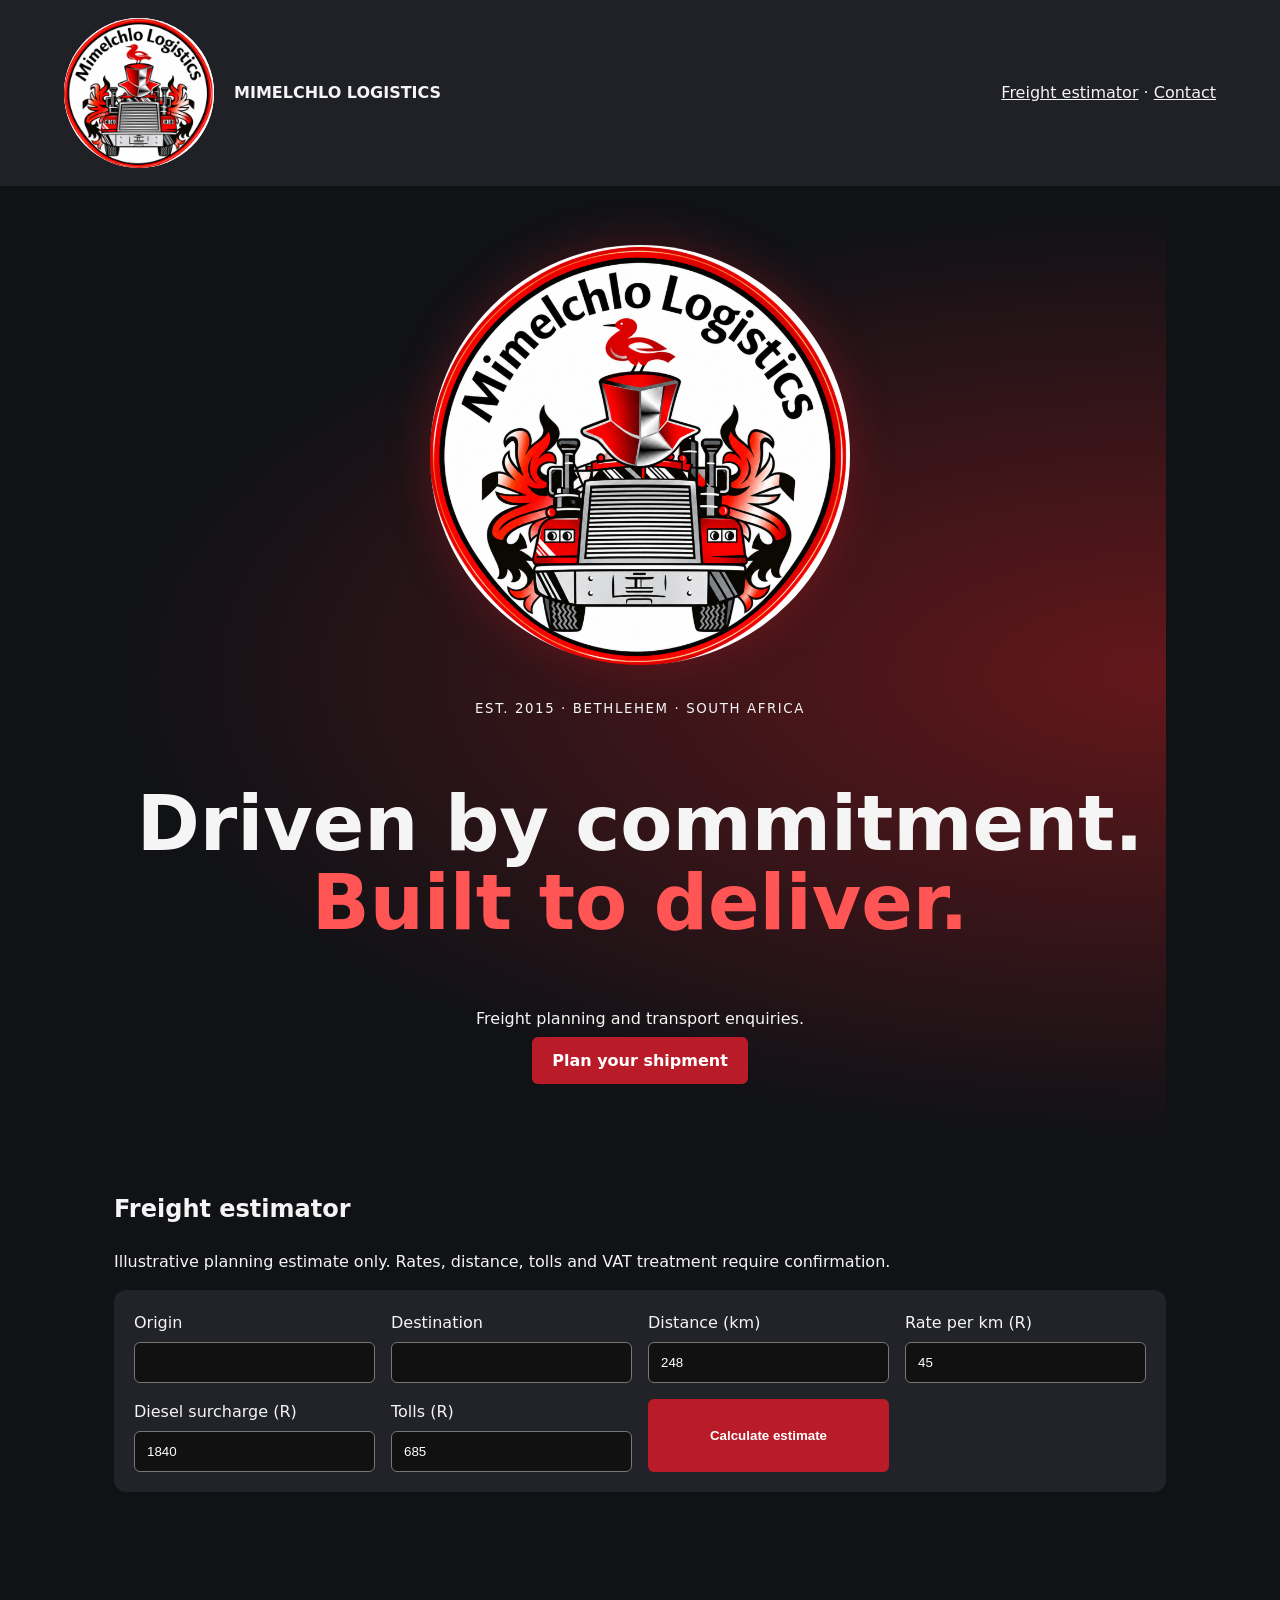
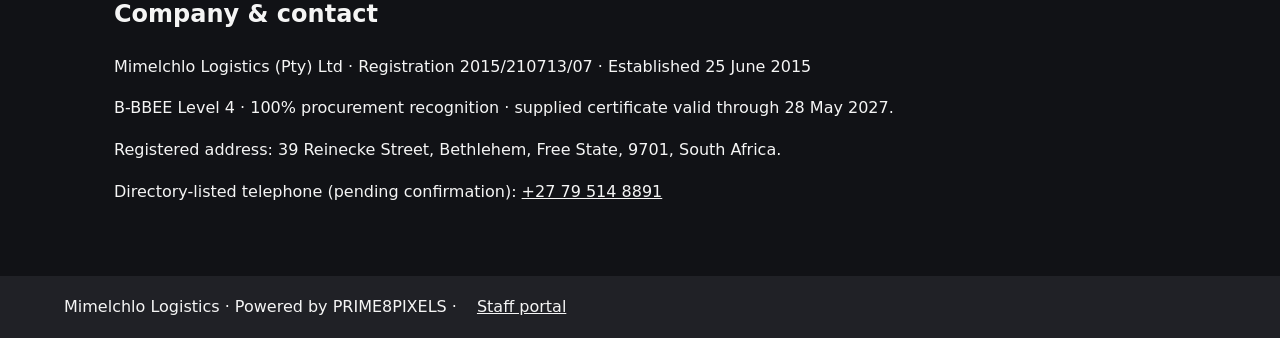
==== public/index.html @ f7695286 "Enhance prominent corporate branding" ====
<!doctype html><html lang="en"><head><meta charset="utf-8"><meta name="viewport" content="width=device-width,initial-scale=1"><title>Mimelchlo Logistics | Bethlehem</title><meta name="description" content="Mimelchlo Logistics, established in 2015 in Bethlehem, Free State. Freight planning and transport enquiries."><link rel="icon" href="logo.png"><link rel="stylesheet" href="style.css"></head><body><header><img src="logo.png" alt="Mimelchlo Logistics logo"><strong>MIMELCHLO LOGISTICS</strong><nav><a href="#quote">Freight estimator</a> · <a href="#contact">Contact</a></nav></header><main><section class="hero"><img class="hero-logo" src="logo.png" alt="Mimelchlo Logistics official logo"><small>EST. 2015 · BETHLEHEM · SOUTH AFRICA</small><h1>Driven by commitment.<br><em>Built to deliver.</em></h1><p>Freight planning and transport enquiries.</p><a class="button" href="#quote">Plan your shipment</a></section><section id="quote"><h2>Freight estimator</h2><p>Illustrative planning estimate only. Rates, distance, tolls and VAT treatment require confirmation.</p><form id="q"><label>Origin<input name="origin" required></label><label>Destination<input name="destination" required></label><label>Distance (km)<input name="km" type="number" min="1" max="100000" step=".01" value="248" required></label><label>Rate per km (R)<input name="rate" type="number" min="0" max="100000" step=".01" value="45" required></label><label>Diesel surcharge (R)<input name="diesel" type="number" min="0" max="10000000" step=".01" value="1840" required></label><label>Tolls (R)<input name="tolls" type="number" min="0" max="10000000" step=".01" value="685" required></label><button>Calculate estimate</button></form><output id="result" aria-live="polite"></output></section><section id="contact"><h2>Company & contact</h2><p>Mimelchlo Logistics (Pty) Ltd · Registration 2015/210713/07 · Established 25 June 2015</p><p>B-BBEE Level 4 · 100% procurement recognition · supplied certificate valid through 28 May 2027.</p><p>Registered address: 39 Reinecke Street, Bethlehem, Free State, 9701, South Africa.</p><p>Directory-listed telephone (pending confirmation): <a href="tel:+27795148891">+27 79 514 8891</a></p></section></main><footer>Mimelchlo Logistics · Powered by PRIME8PIXELS · <a href="https://mimelchlo-nexus.hatchable.site/operations.html">Staff portal</a></footer><script src="quote.js"></script></body></html>
---- public/style.css ----
*{box-sizing:border-box}body{margin:0;background:#111216;color:#f5f5f5;font:16px system-ui;line-height:1.6}header,footer{display:flex;align-items:center;gap:20px;flex-wrap:wrap;padding:18px 5%;background:#202126}header img{width:80px;height:80px;object-fit:contain;border-radius:50%}nav{margin-left:auto}a{color:inherit}main{max-width:1100px;margin:auto;padding:24px}section{padding:32px 0}.hero{padding:65px 0;background:radial-gradient(ellipse at right,#64171b,transparent 70%)}h1{font-size:clamp(38px,7vw,76px);line-height:1.05}em{color:#ff5555;font-style:normal}form{display:grid;grid-template-columns:repeat(auto-fit,minmax(220px,1fr));gap:16px;padding:20px;background:#222329;border-radius:12px}label{display:grid;gap:6px}input{width:100%;padding:12px;background:#111;color:white;border:1px solid #777;border-radius:6px}button,.button{background:#b91c28;color:white;padding:14px 20px;border:0;border-radius:6px;font-weight:bold;text-decoration:none;cursor:pointer}output{display:block;white-space:pre-wrap;margin-top:20px}small{letter-spacing:.12em}

/* Prominent brand upgrade */
header img {
    width: 150px;
    height: 150px;
    background: white;
}
.hero {
    text-align: center;
    padding: 35px 0 65px;
}
.hero-logo {
    display: block;
    width: min(420px, 90%);
    height: auto;
    margin: 0 auto 30px;
    background: white;
    border-radius: 50%;
    box-shadow: 0 0 45px #b91c2855;
}
@media(max-width:600px) {
    header {
        justify-content: center;
        text-align: center;
    }
    header img {
        width: 120px;
        height: 120px;
    }
    header strong, header nav {
        width: 100%;
        margin: 0;
    }
    .hero-logo {
        width: min(320px, 90%);
    }
}
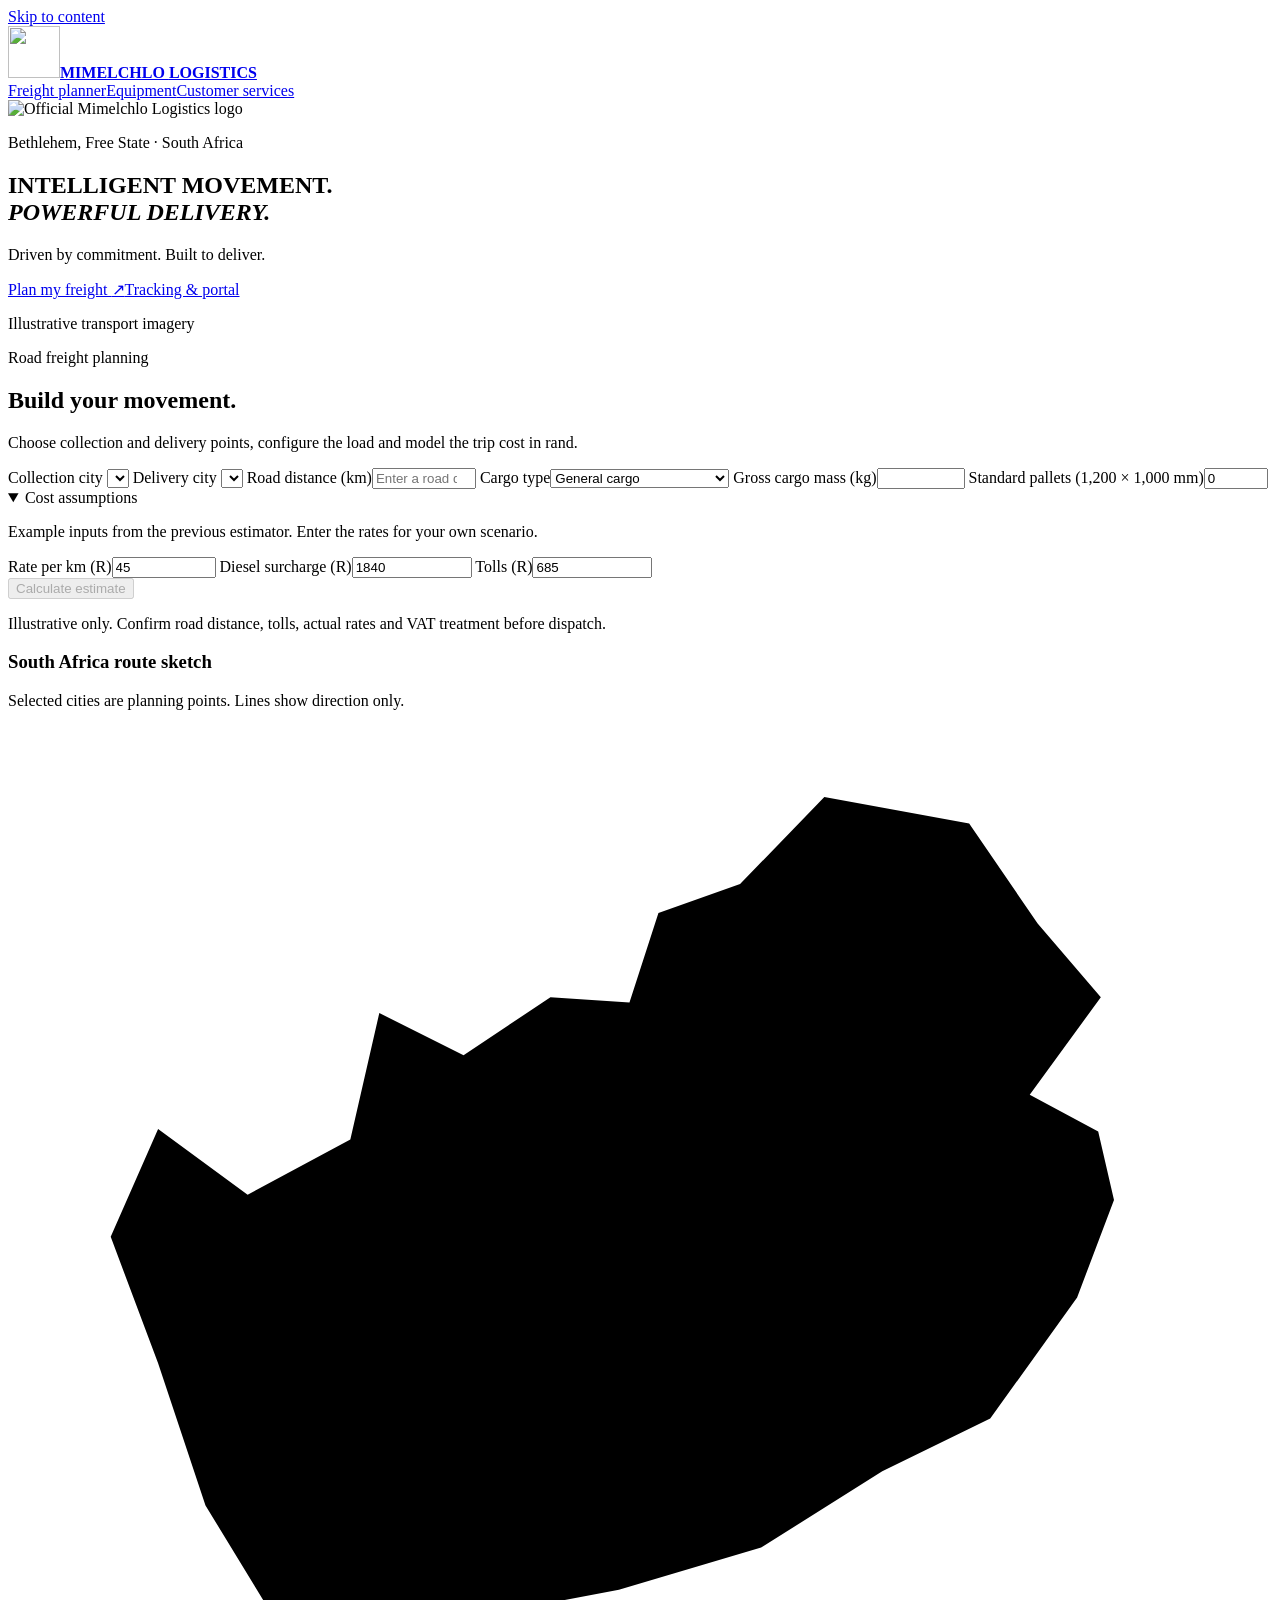
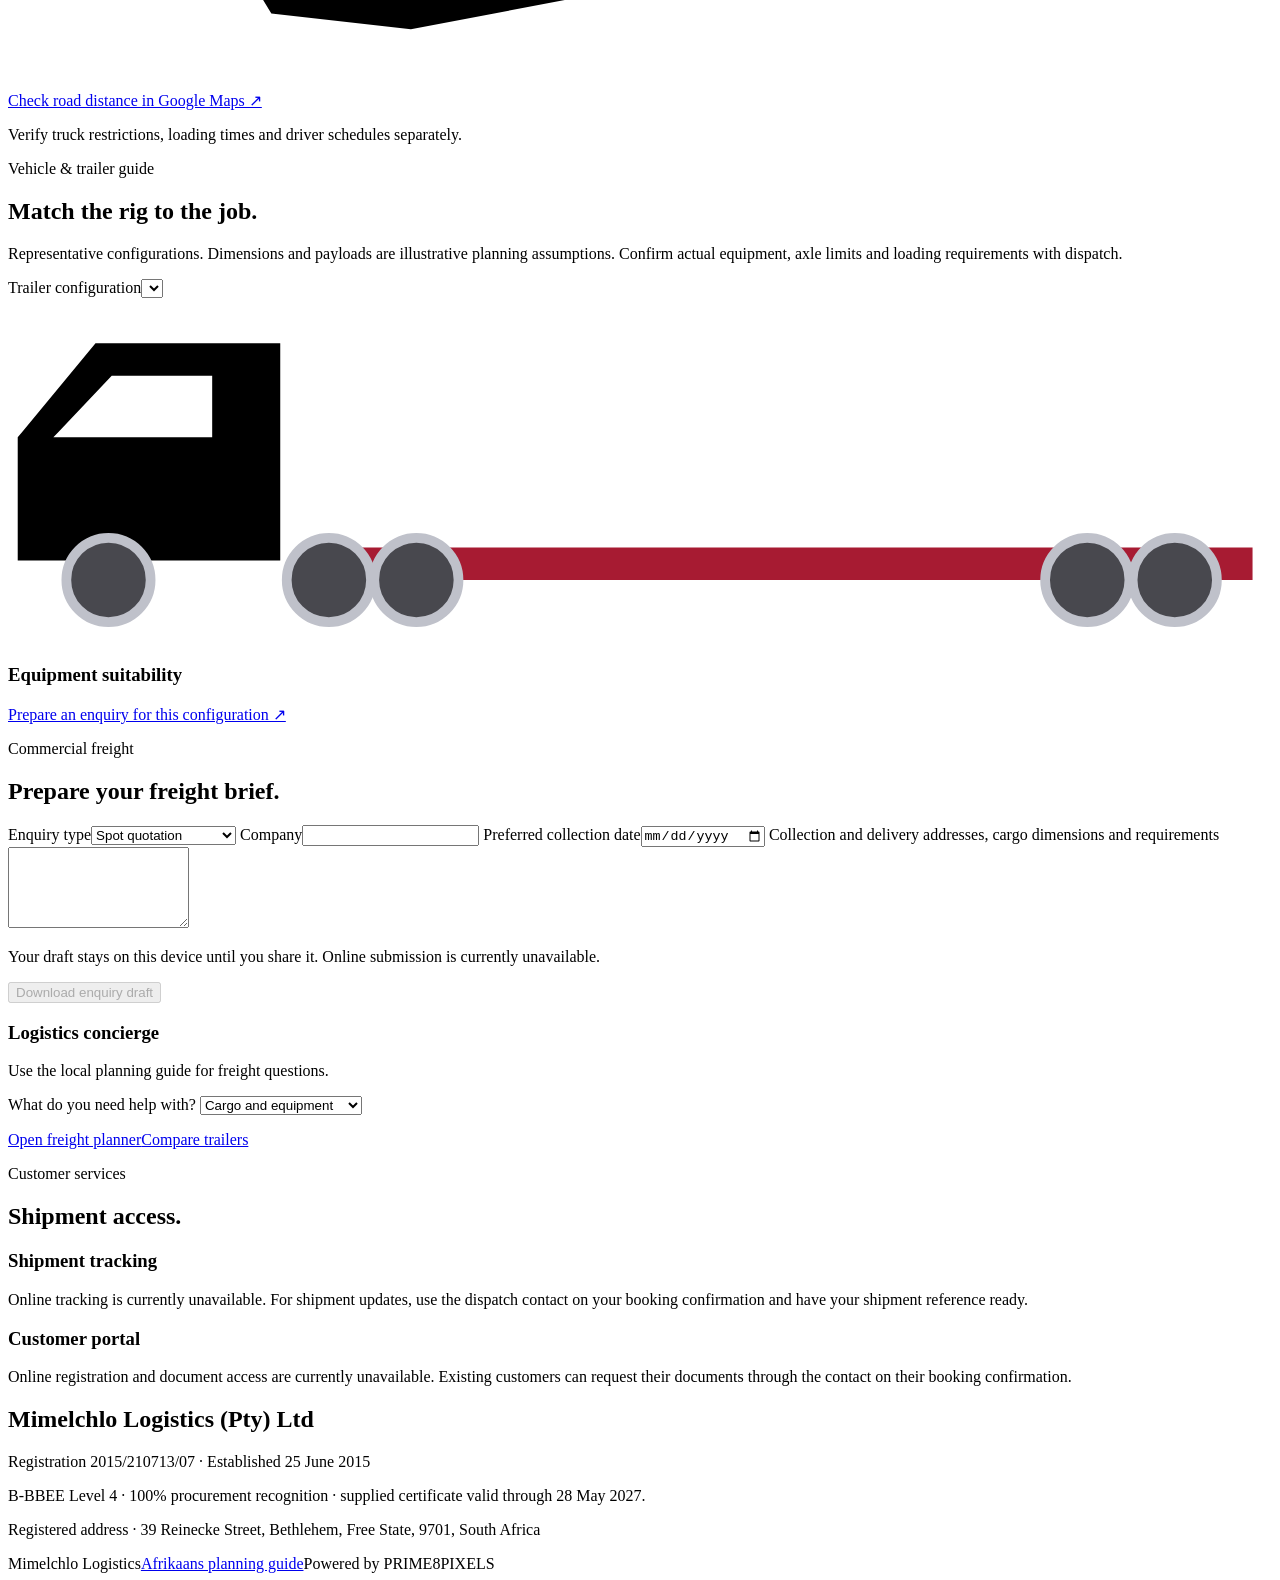
==== commit 84c914cb: "Build premium freight planning and customer experience" ====
--- a/public/index.html
+++ b/public/index.html
@@ -1 +1,152 @@
-<!doctype html><html lang="en"><head><meta charset="utf-8"><meta name="viewport" content="width=device-width,initial-scale=1"><title>Mimelchlo Logistics | Bethlehem</title><meta name="description" content="Mimelchlo Logistics, established in 2015 in Bethlehem, Free State. Freight planning and transport enquiries."><link rel="icon" href="logo.png"><link rel="stylesheet" href="style.css"></head><body><header><img src="logo.png" alt="Mimelchlo Logistics logo"><strong>MIMELCHLO LOGISTICS</strong><nav><a href="#quote">Freight estimator</a> · <a href="#contact">Contact</a></nav></header><main><section class="hero"><img class="hero-logo" src="logo.png" alt="Mimelchlo Logistics official logo"><small>EST. 2015 · BETHLEHEM · SOUTH AFRICA</small><h1>Driven by commitment.<br><em>Built to deliver.</em></h1><p>Freight planning and transport enquiries.</p><a class="button" href="#quote">Plan your shipment</a></section><section id="quote"><h2>Freight estimator</h2><p>Illustrative planning estimate only. Rates, distance, tolls and VAT treatment require confirmation.</p><form id="q"><label>Origin<input name="origin" required></label><label>Destination<input name="destination" required></label><label>Distance (km)<input name="km" type="number" min="1" max="100000" step=".01" value="248" required></label><label>Rate per km (R)<input name="rate" type="number" min="0" max="100000" step=".01" value="45" required></label><label>Diesel surcharge (R)<input name="diesel" type="number" min="0" max="10000000" step=".01" value="1840" required></label><label>Tolls (R)<input name="tolls" type="number" min="0" max="10000000" step=".01" value="685" required></label><button>Calculate estimate</button></form><output id="result" aria-live="polite"></output></section><section id="contact"><h2>Company & contact</h2><p>Mimelchlo Logistics (Pty) Ltd · Registration 2015/210713/07 · Established 25 June 2015</p><p>B-BBEE Level 4 · 100% procurement recognition · supplied certificate valid through 28 May 2027.</p><p>Registered address: 39 Reinecke Street, Bethlehem, Free State, 9701, South Africa.</p><p>Directory-listed telephone (pending confirmation): <a href="tel:+27795148891">+27 79 514 8891</a></p></section></main><footer>Mimelchlo Logistics · Powered by PRIME8PIXELS · <a href="https://mimelchlo-nexus.hatchable.site/operations.html">Staff portal</a></footer><script src="quote.js"></script></body></html>
+<!doctype html>
+<html lang="en-ZA">
+<head>
+<meta charset="utf-8">
+<meta name="viewport" content="width=device-width,initial-scale=1">
+<title>Mimelchlo Logistics | South African Freight Planning</title>
+<meta name="description" content="Plan road freight with Mimelchlo Logistics in Bethlehem, Free State. Compare trailer types, estimate transport costs and prepare a freight enquiry.">
+<link rel="canonical" href="https://mimelchlo-logistics.pages.dev/">
+<meta property="og:type" content="website">
+<meta property="og:title" content="Mimelchlo Logistics | Intelligent movement. Powerful delivery.">
+<meta property="og:description" content="Plan your next South African road freight movement.">
+<meta property="og:url" content="https://mimelchlo-logistics.pages.dev/">
+<meta property="og:image" content="https://mimelchlo-logistics.pages.dev/freight.webp">
+<meta name="theme-color" content="#121214">
+<link rel="icon" href="/brand.webp">
+<link rel="manifest" href="/manifest.webmanifest">
+<link rel="stylesheet" href="/style.css">
+<script src="/quote.js" defer></script>
+<script src="/experience.js" defer></script>
+</head>
+<body>
+<a class="skip" href="#main">Skip to content</a>
+<header class="top">
+  <a class="brand" href="/" aria-label="Mimelchlo Logistics home"><img src="/brand.webp" width="52" height="52" alt=""><strong>MIMELCHLO <span>LOGISTICS</span></strong></a>
+  <nav aria-label="Main navigation"><a href="#quote">Freight planner</a><a href="#equipment">Equipment</a><a href="#customer">Customer services</a></nav>
+  <button class="secondary" type="button" id="bandwidth" hidden aria-pressed="false">Low data</button>
+</header>
+<main id="main">
+  <section class="hero" aria-labelledby="headline">
+    <div class="hero-inner">
+      <img class="hero-logo" src="/brand.webp" width="104" height="104" alt="Official Mimelchlo Logistics logo">
+      <p class="eyebrow">Bethlehem, Free State · South Africa</p>
+      <h1 id="headline">INTELLIGENT MOVEMENT.<br><em>POWERFUL DELIVERY.</em></h1>
+      <p class="tagline">Driven by commitment. Built to deliver.</p>
+      <div class="actions"><a class="button" href="#quote">Plan my freight <span aria-hidden="true">↗</span></a><a class="button secondary" href="#customer">Tracking &amp; portal</a></div>
+    </div>
+    <p class="credit">Illustrative transport imagery</p>
+  </section>
+
+  <section class="section" id="quote">
+    <p class="eyebrow">Road freight planning</p>
+    <h2>Build your movement.</h2>
+    <p>Choose collection and delivery points, configure the load and model the trip cost in rand.</p>
+    <noscript><p>Enable JavaScript for route selection, load planning and calculations.</p></noscript>
+    <div class="split">
+      <form id="q" method="post" class="panel" aria-label="Freight estimate">
+        <div class="fields">
+          <label>Collection city <select name="origin" required></select></label>
+          <label>Delivery city <select name="destination" required></select></label>
+          <label>Road distance (km)<input name="km" type="number" min="1" max="100000" step=".01" required placeholder="Enter a road distance"></label>
+          <label>Cargo type<select name="cargo"><option value="general">General cargo</option><option value="temperature">Temperature-controlled</option><option value="open">Oversized or crane loaded</option><option value="container">ISO container</option><option value="bulk">Loose dry bulk</option><option value="special">Hazardous or specialist</option></select></label>
+          <label>Gross cargo mass (kg)<input name="mass" type="number" min="1" max="1000000" step="1" required></label>
+          <label>Standard pallets (1,200 × 1,000 mm)<input name="pallets" type="number" min="0" max="1000" step="1" value="0" required></label>
+        </div>
+        <details open><summary>Cost assumptions</summary>
+          <p class="quiet">Example inputs from the previous estimator. Enter the rates for your own scenario.</p>
+          <div class="fields">
+            <label>Rate per km (R)<input name="rate" type="number" min="0" max="100000" step=".01" value="45" required></label>
+            <label>Diesel surcharge (R)<input name="diesel" type="number" min="0" max="10000000" step=".01" value="1840" required></label>
+            <label>Tolls (R)<input name="tolls" type="number" min="0" max="10000000" step=".01" value="685" required></label>
+          </div>
+        </details>
+        <button type="submit" disabled>Calculate estimate</button>
+        <p class="quiet">Illustrative only. Confirm road distance, tolls, actual rates and VAT treatment before dispatch.</p>
+      </form>
+      <div>
+        <div class="panel map-panel">
+          <h3>South Africa route sketch</h3>
+          <p class="quiet">Selected cities are planning points. Lines show direction only.</p>
+          <svg id="map" viewBox="0 0 480 365" role="img" aria-labelledby="map-title">
+            <title id="map-title">Schematic map of South Africa with selected endpoints</title>
+            <path class="land" d="M57 153 91 178 130 157 141 109 173 125 206 103 236 105 247 71 278 60 310 27 365 37 391 75 415 103 388 140 414 154 420 180 406 217 373 263 332 283 286 312 232 328 153 343 100 337 75 296 57 242 39 194Z"/>
+            <path class="border" d="M313 219 329 205 344 215 336 237 317 246 302 232Z"/>
+            <line id="route" class="route"/>
+            <g id="markers"></g>
+          </svg>
+          <a id="directions" href="https://www.google.com/maps/dir/" target="_blank" rel="noopener noreferrer">Check road distance in Google Maps ↗</a>
+          <p class="quiet">Verify truck restrictions, loading times and driver schedules separately.</p>
+        </div>
+        <div id="result-card" class="panel result" hidden>
+          <h3>Trip estimate</h3><output id="result" for="q"></output>
+          <h4>Pallet floor plan</h4><p id="load-note" class="quiet"></p><div id="load" aria-hidden="true"></div>
+        </div>
+        <p id="planner-status" class="sr-only" role="status"></p>
+      </div>
+    </div>
+  </section>
+
+  <section id="equipment" class="section showroom">
+    <p class="eyebrow">Vehicle &amp; trailer guide</p>
+    <h2>Match the rig to the job.</h2>
+    <p>Representative configurations. Dimensions and payloads are illustrative planning assumptions. Confirm actual equipment, axle limits and loading requirements with dispatch.</p>
+    <div class="split">
+      <div class="panel">
+        <label>Trailer configuration<select id="trailer"></select></label>
+        <svg class="truck" viewBox="0 0 390 106" aria-hidden="true">
+          <path d="M3 81V43l24-29h57v67zm11-38h49V24H32z" fill="currentColor" fill-rule="evenodd"/>
+          <path d="M90 77h294v10H90z" fill="#a71b32"/>
+          <g id="trailer-body"></g>
+          <g fill="#48484e" stroke="#bfc1ca" stroke-width="3"><circle cx="31" cy="87" r="13"/><circle cx="99" cy="87" r="13"/><circle cx="126" cy="87" r="13"/><circle cx="333" cy="87" r="13"/><circle cx="360" cy="87" r="13"/></g>
+        </svg>
+      </div>
+      <div class="panel"><h3 id="trailer-name">Equipment suitability</h3><p id="trailer-purpose"></p><dl id="specs"></dl><a href="#enquiry" id="trailer-enquiry">Prepare an enquiry for this configuration ↗</a></div>
+    </div>
+  </section>
+
+  <section id="enquiry" class="section">
+    <p class="eyebrow">Commercial freight</p>
+    <h2>Prepare your freight brief.</h2>
+    <div class="split">
+      <form id="brief" method="post" class="panel" aria-label="Freight enquiry draft">
+        <label>Enquiry type<select name="kind"><option>Spot quotation</option><option>Repeat transport</option><option>Backhaul enquiry</option><option>Commercial contract</option></select></label>
+        <label>Company<input name="company" required maxlength="120" autocomplete="organization"></label>
+        <label>Preferred collection date<input name="date" type="date"></label>
+        <label>Collection and delivery addresses, cargo dimensions and requirements<textarea name="notes" required maxlength="2000" rows="5"></textarea></label>
+        <p class="quiet">Your draft stays on this device until you share it. Online submission is currently unavailable.</p>
+        <div class="actions"><button type="submit" disabled>Download enquiry draft</button><button type="button" class="secondary" id="voice" hidden>Dictate requirements</button></div>
+        <p role="status" id="brief-status"></p>
+      </form>
+      <div class="panel">
+        <h3>Logistics concierge</h3>
+        <p>Use the local planning guide for freight questions.</p>
+        <label for="topic">What do you need help with?</label>
+        <select id="topic">
+          <option value="cargo">Cargo and equipment</option><option value="cost">Transport costs</option><option value="docs">Transport paperwork</option><option value="quotes">Quotation requirements</option><option value="customer">Customer services</option>
+        </select>
+        <p id="guidance" aria-live="polite"></p>
+        <div class="actions"><a href="#quote">Open freight planner</a><a href="#equipment">Compare trailers</a></div>
+      </div>
+    </div>
+  </section>
+
+  <section class="section" id="customer">
+    <p class="eyebrow">Customer services</p>
+    <h2>Shipment access.</h2>
+    <div class="split">
+      <div class="panel" id="tracking"><h3>Shipment tracking</h3><p>Online tracking is currently unavailable. For shipment updates, use the dispatch contact on your booking confirmation and have your shipment reference ready.</p></div>
+      <div class="panel" id="portal"><h3>Customer portal</h3><p>Online registration and document access are currently unavailable. Existing customers can request their documents through the contact on their booking confirmation.</p></div>
+    </div>
+  </section>
+  <section class="section" id="contact" itemscope itemtype="https://schema.org/Organization">
+    <meta itemprop="url" content="https://mimelchlo-logistics.pages.dev/">
+    <meta itemprop="logo" content="https://mimelchlo-logistics.pages.dev/logo.png">
+    <h2 itemprop="name">Mimelchlo Logistics (Pty) Ltd</h2>
+    <p>Registration 2015/210713/07 · Established 25 June 2015</p>
+    <p>B-BBEE Level 4 · 100% procurement recognition · supplied certificate valid through 28 May 2027.</p>
+    <p itemprop="address" itemscope itemtype="https://schema.org/PostalAddress">Registered address · <span itemprop="streetAddress">39 Reinecke Street</span>, <span itemprop="addressLocality">Bethlehem</span>, <span itemprop="addressRegion">Free State</span>, <span itemprop="postalCode">9701</span>, <span itemprop="addressCountry">South Africa</span></p>
+  </section>
+</main>
+<footer><span>Mimelchlo Logistics</span><a href="/af/">Afrikaans planning guide</a><span>Powered by PRIME8PIXELS</span></footer>
+</body>
+</html>
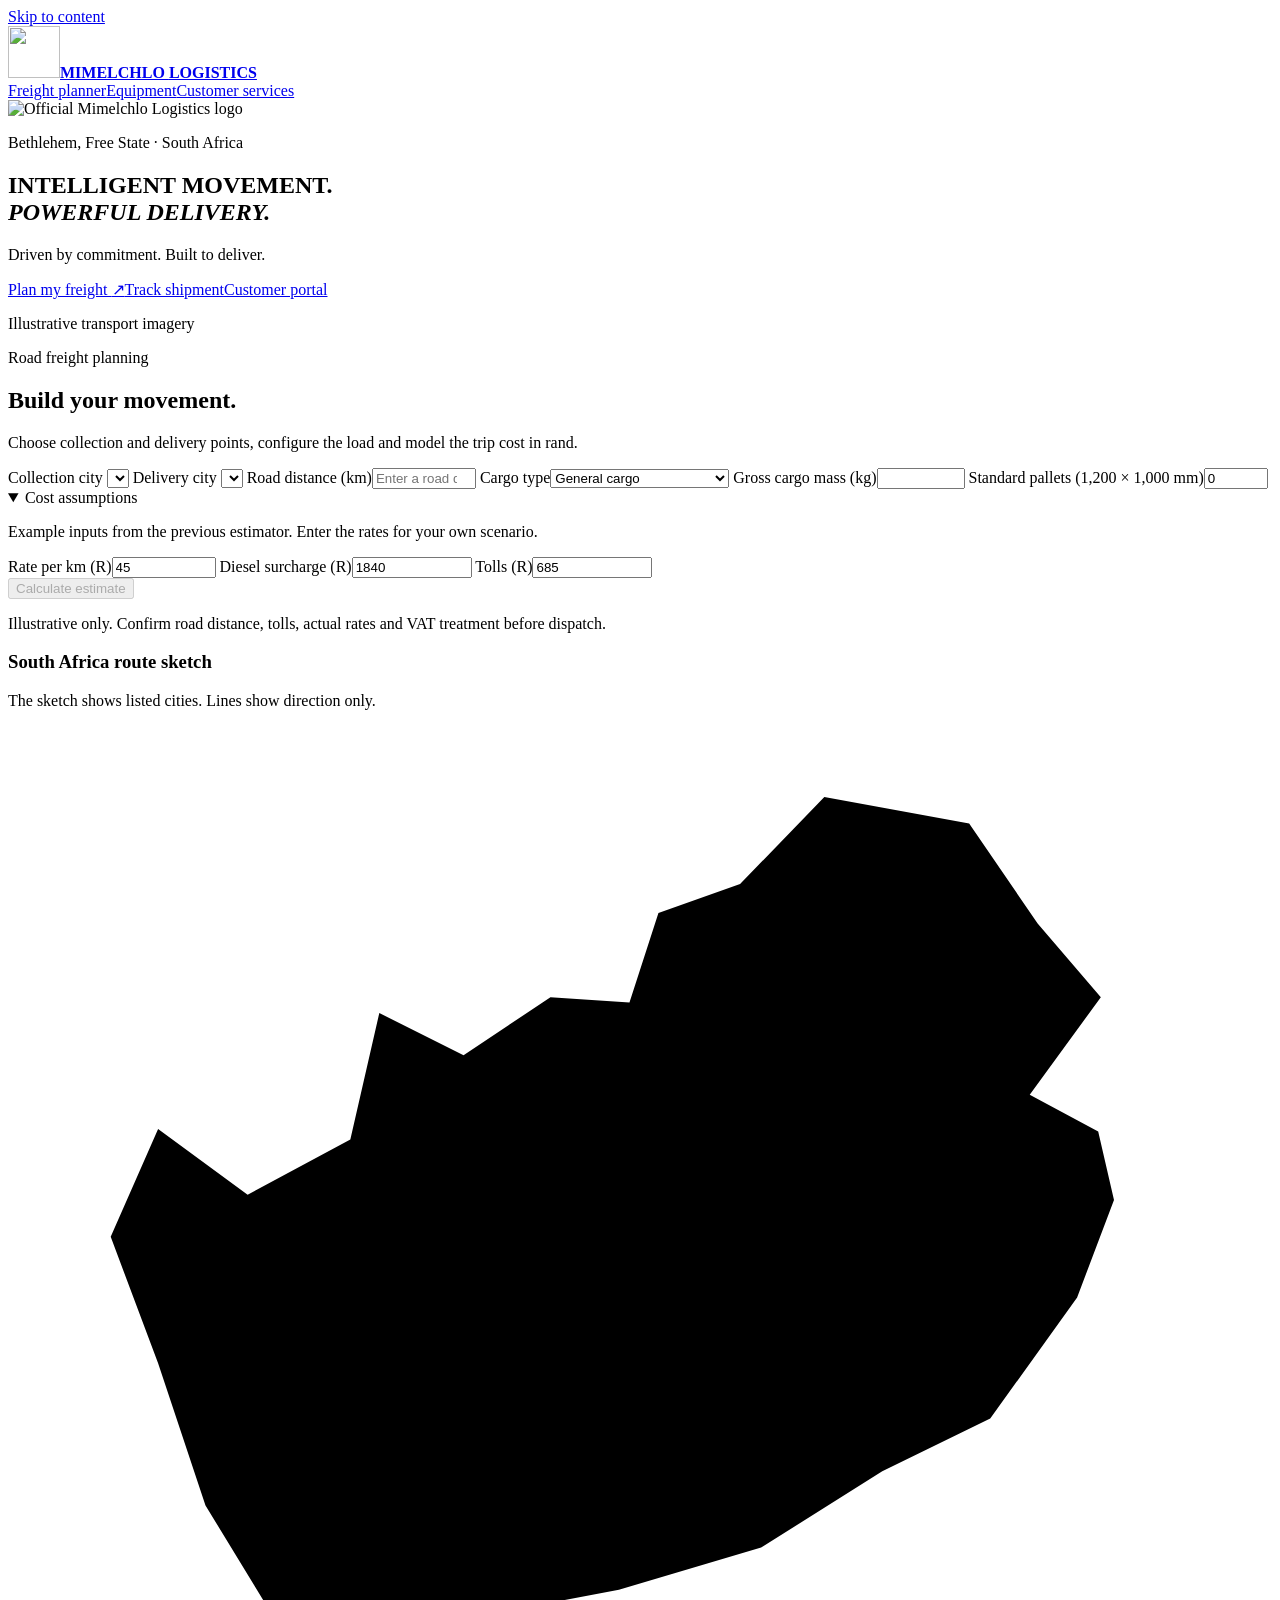
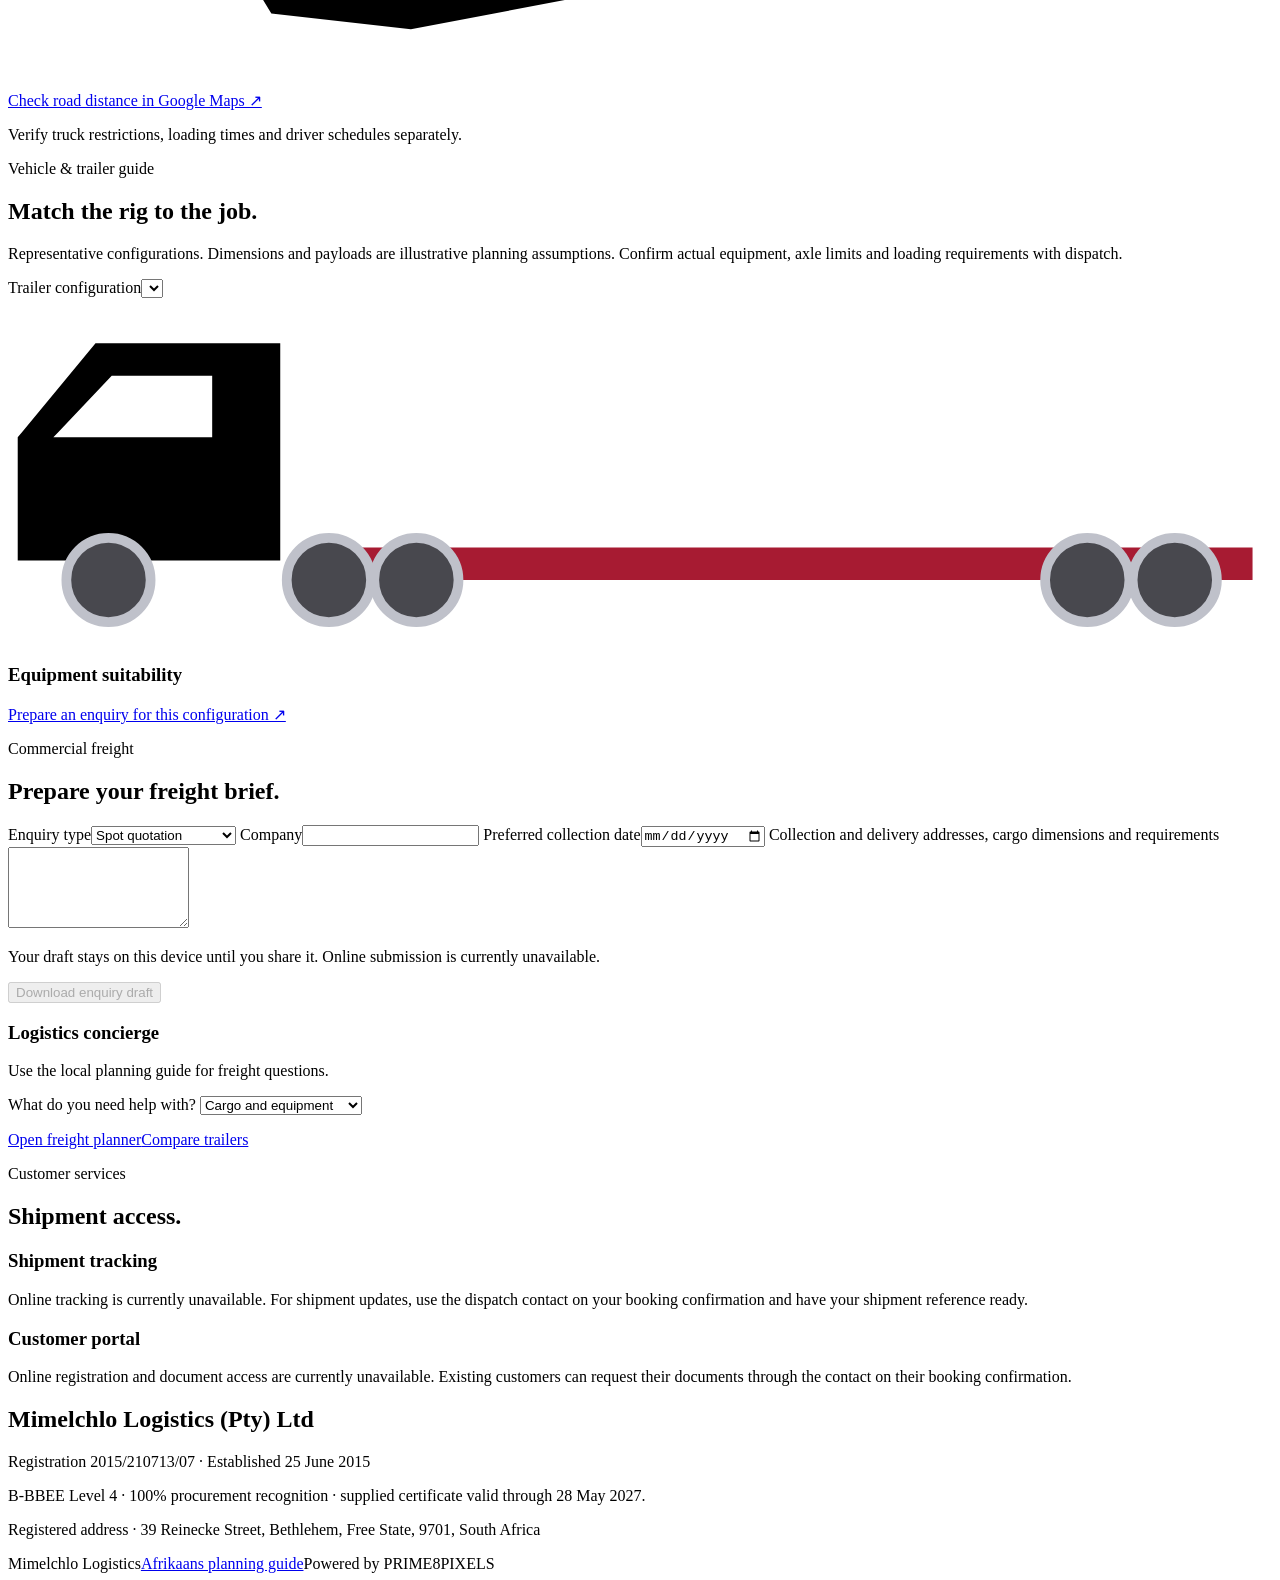
==== commit 29f584b2: "Support custom freight towns and direct customer navigation" ====
--- a/public/index.html
+++ b/public/index.html
@@ -32,7 +32,7 @@
       <p class="eyebrow">Bethlehem, Free State · South Africa</p>
       <h1 id="headline">INTELLIGENT MOVEMENT.<br><em>POWERFUL DELIVERY.</em></h1>
       <p class="tagline">Driven by commitment. Built to deliver.</p>
-      <div class="actions"><a class="button" href="#quote">Plan my freight <span aria-hidden="true">↗</span></a><a class="button secondary" href="#customer">Tracking &amp; portal</a></div>
+      <div class="actions"><a class="button" href="#quote">Plan my freight <span aria-hidden="true">↗</span></a><a class="button secondary" href="#tracking">Track shipment</a><a class="button secondary" href="#portal">Customer portal</a></div>
     </div>
     <p class="credit">Illustrative transport imagery</p>
   </section>
@@ -47,6 +47,8 @@
         <div class="fields">
           <label>Collection city <select name="origin" required></select></label>
           <label>Delivery city <select name="destination" required></select></label>
+          <label id="custom-origin" hidden>Other collection town<input name="originTown" maxlength="100"></label>
+          <label id="custom-destination" hidden>Other delivery town<input name="destinationTown" maxlength="100"></label>
           <label>Road distance (km)<input name="km" type="number" min="1" max="100000" step=".01" required placeholder="Enter a road distance"></label>
           <label>Cargo type<select name="cargo"><option value="general">General cargo</option><option value="temperature">Temperature-controlled</option><option value="open">Oversized or crane loaded</option><option value="container">ISO container</option><option value="bulk">Loose dry bulk</option><option value="special">Hazardous or specialist</option></select></label>
           <label>Gross cargo mass (kg)<input name="mass" type="number" min="1" max="1000000" step="1" required></label>
@@ -66,7 +68,7 @@
       <div>
         <div class="panel map-panel">
           <h3>South Africa route sketch</h3>
-          <p class="quiet">Selected cities are planning points. Lines show direction only.</p>
+          <p class="quiet">The sketch shows listed cities. Lines show direction only.</p>
           <svg id="map" viewBox="0 0 480 365" role="img" aria-labelledby="map-title">
             <title id="map-title">Schematic map of South Africa with selected endpoints</title>
             <path class="land" d="M57 153 91 178 130 157 141 109 173 125 206 103 236 105 247 71 278 60 310 27 365 37 391 75 415 103 388 140 414 154 420 180 406 217 373 263 332 283 286 312 232 328 153 343 100 337 75 296 57 242 39 194Z"/>
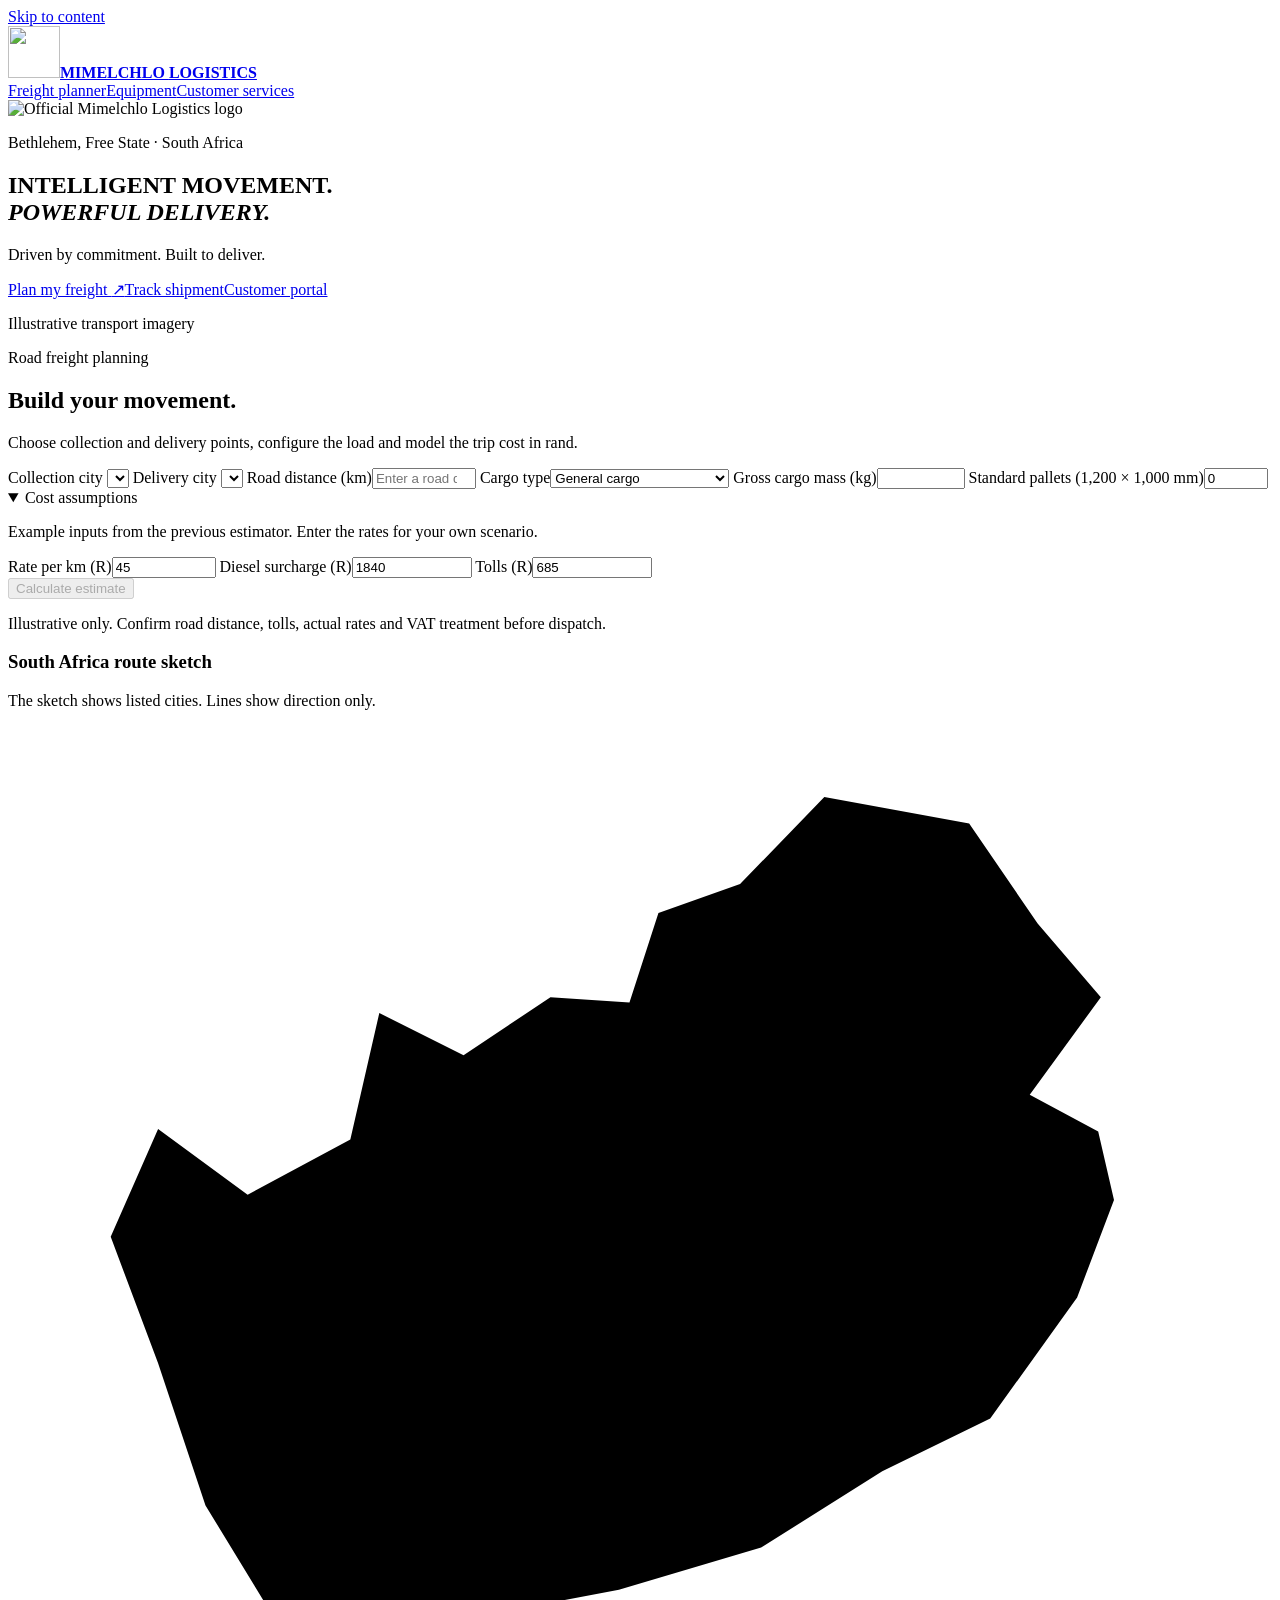
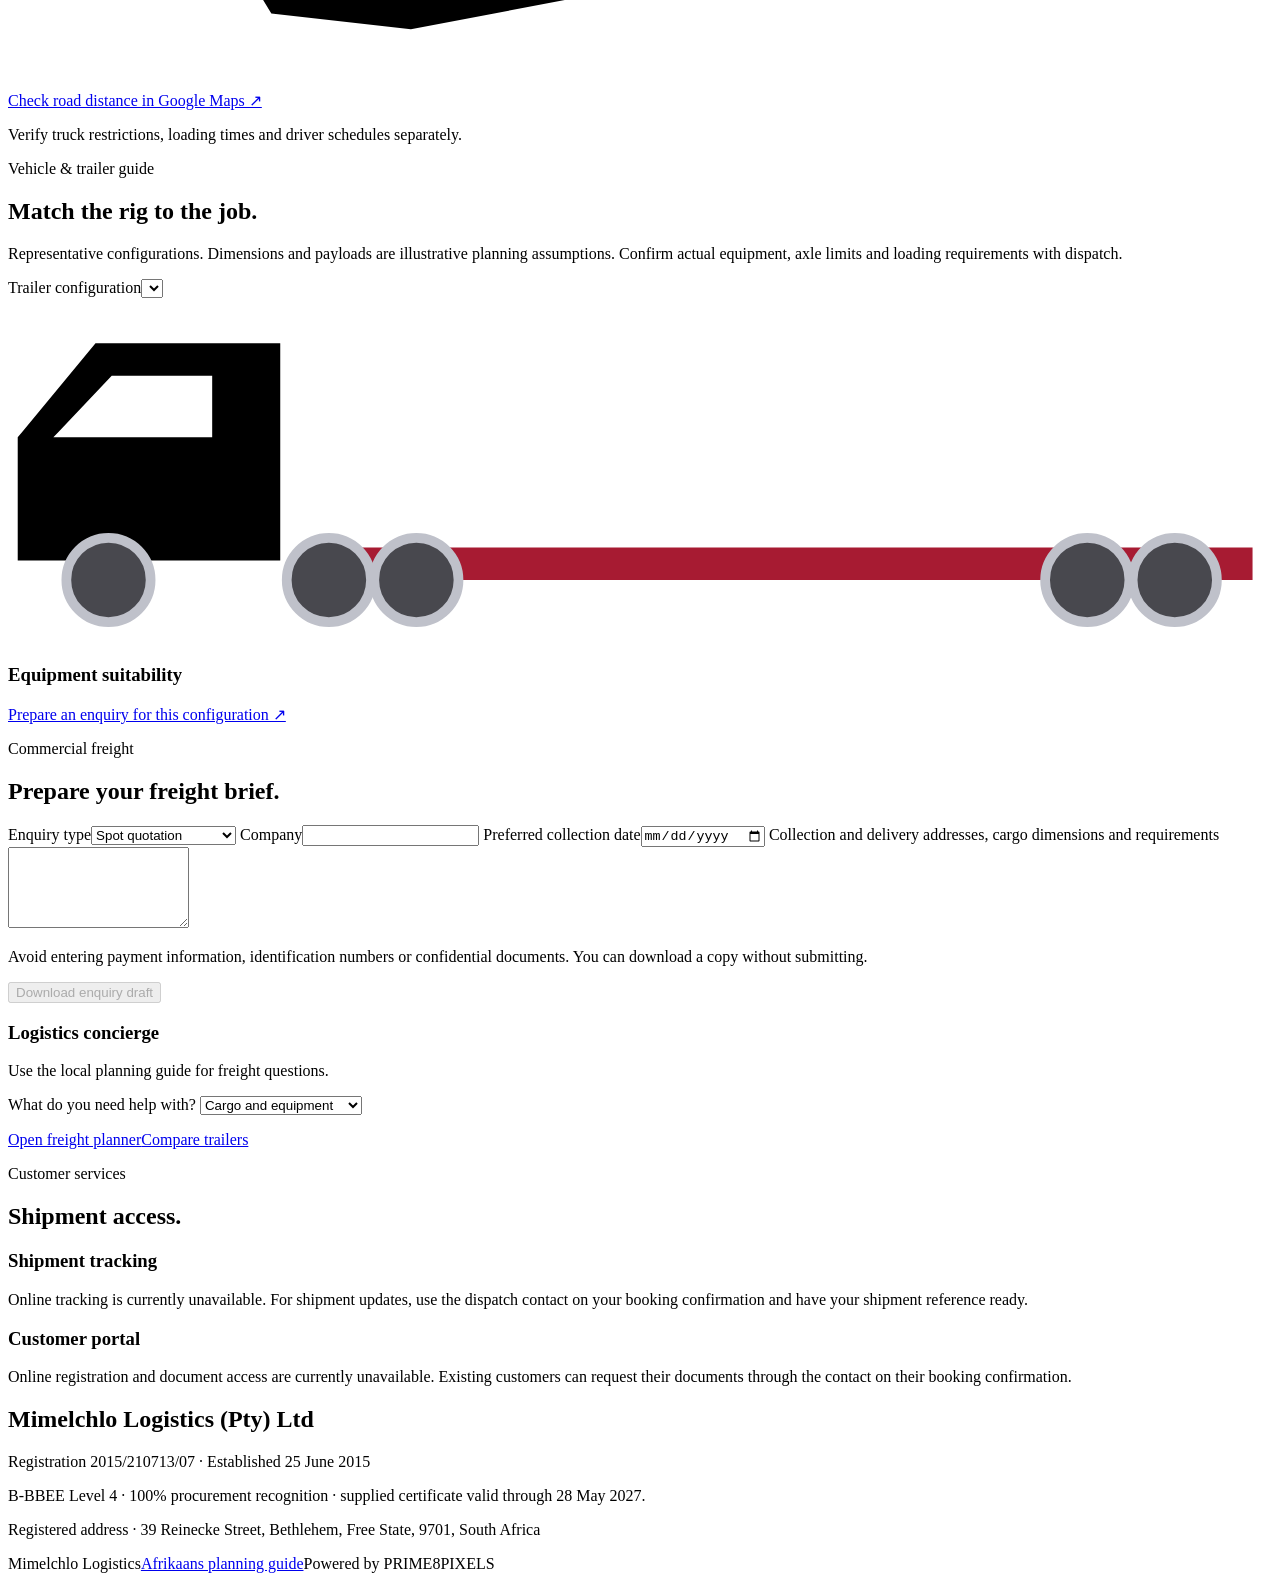
==== commit 1e4c9e62: "Add bounded freight intake and private commercial CRM workflow" ====
--- a/public/index.html
+++ b/public/index.html
@@ -17,6 +17,7 @@
 <link rel="stylesheet" href="/style.css">
 <script src="/quote.js" defer></script>
 <script src="/experience.js" defer></script>
+<script src="/enquiry.js" defer></script>
 </head>
 <body>
 <a class="skip" href="#main">Skip to content</a>
@@ -115,7 +116,13 @@
         <label>Company<input name="company" required maxlength="120" autocomplete="organization"></label>
         <label>Preferred collection date<input name="date" type="date"></label>
         <label>Collection and delivery addresses, cargo dimensions and requirements<textarea name="notes" required maxlength="2000" rows="5"></textarea></label>
-        <p class="quiet">Your draft stays on this device until you share it. Online submission is currently unavailable.</p>
+        <div id="online-enquiry" hidden>
+          <label>Reply email<input name="email" type="email" maxlength="254" autocomplete="email"></label>
+          <label class="sr-only" aria-hidden="true">Leave blank<input name="website" tabindex="-1" autocomplete="off"></label>
+          <label class="consent"><input name="consent" type="checkbox"> I agree that Mimelchlo Logistics may use these details to respond to this enquiry.</label>
+          <button type="button" id="send-enquiry">Send enquiry</button>
+        </div>
+        <p class="quiet">Avoid entering payment information, identification numbers or confidential documents. You can download a copy without submitting.</p>
         <div class="actions"><button type="submit" disabled>Download enquiry draft</button><button type="button" class="secondary" id="voice" hidden>Dictate requirements</button></div>
         <p role="status" id="brief-status"></p>
       </form>
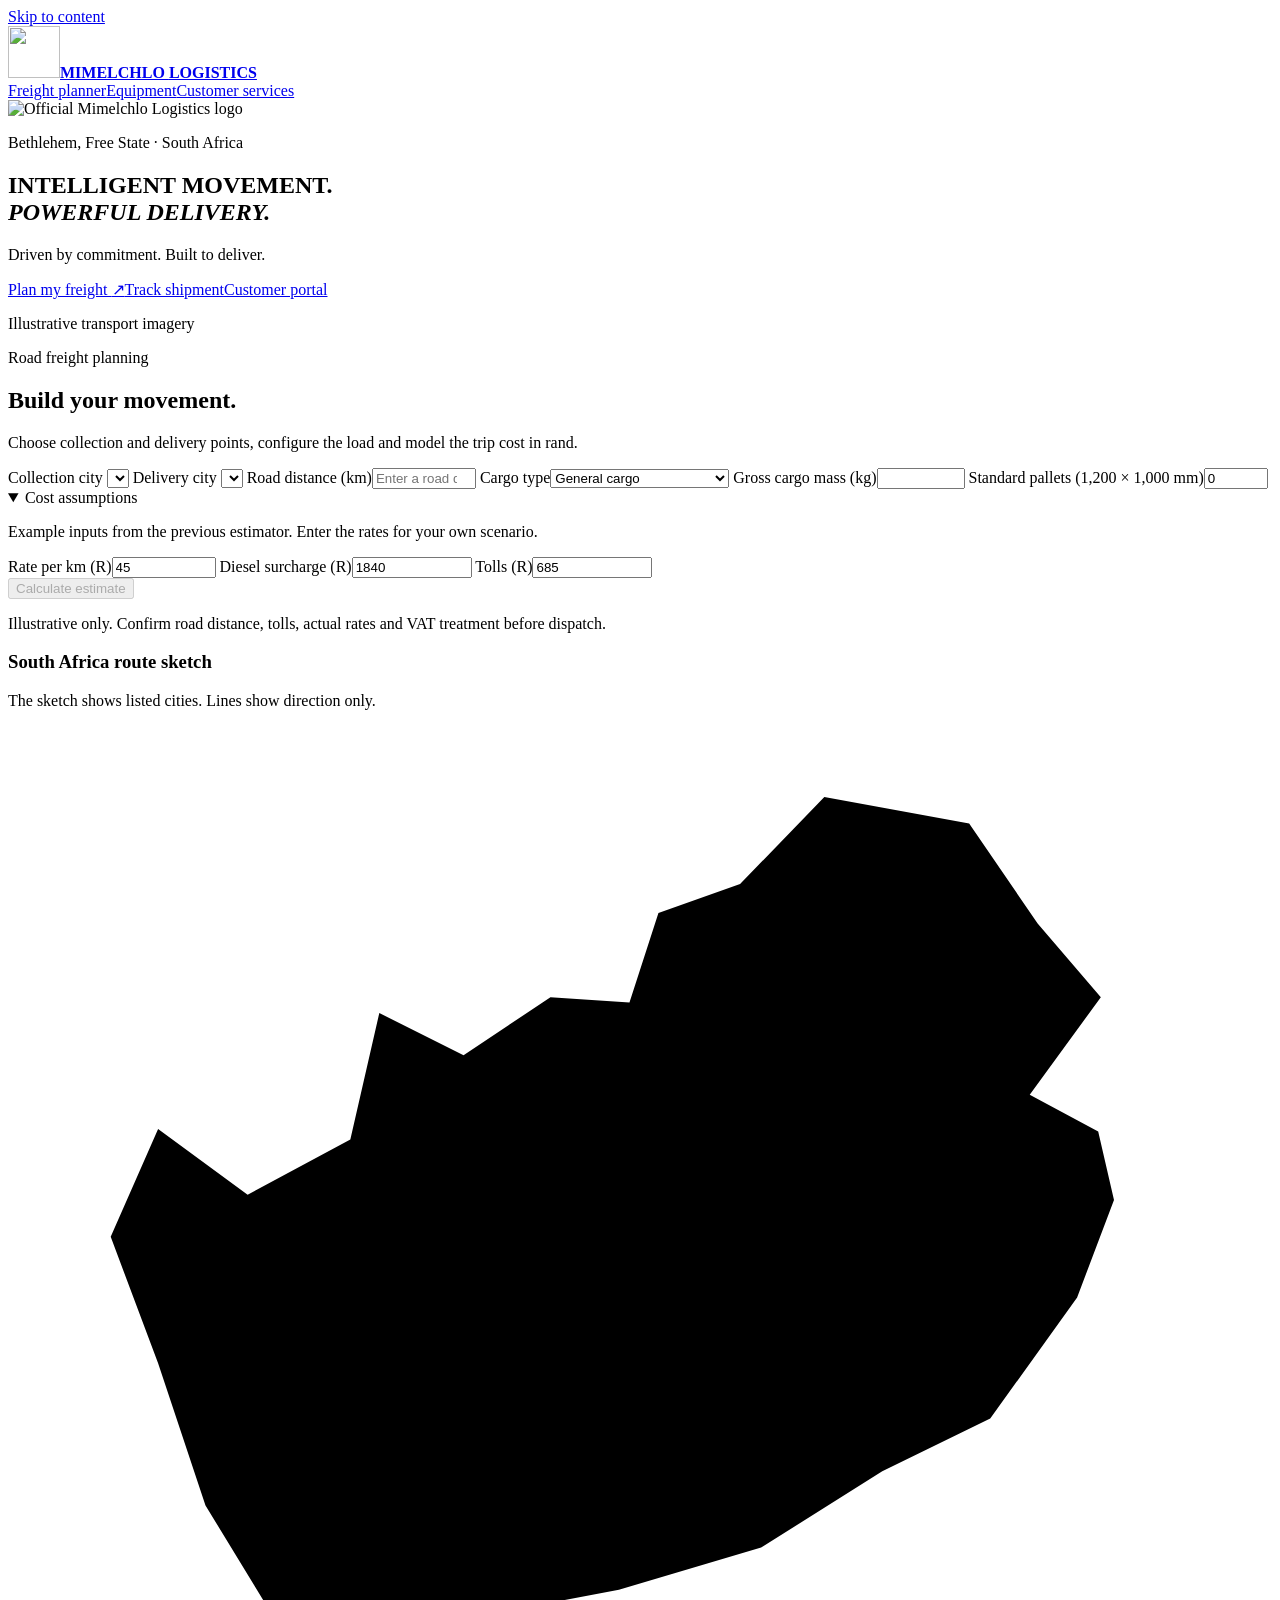
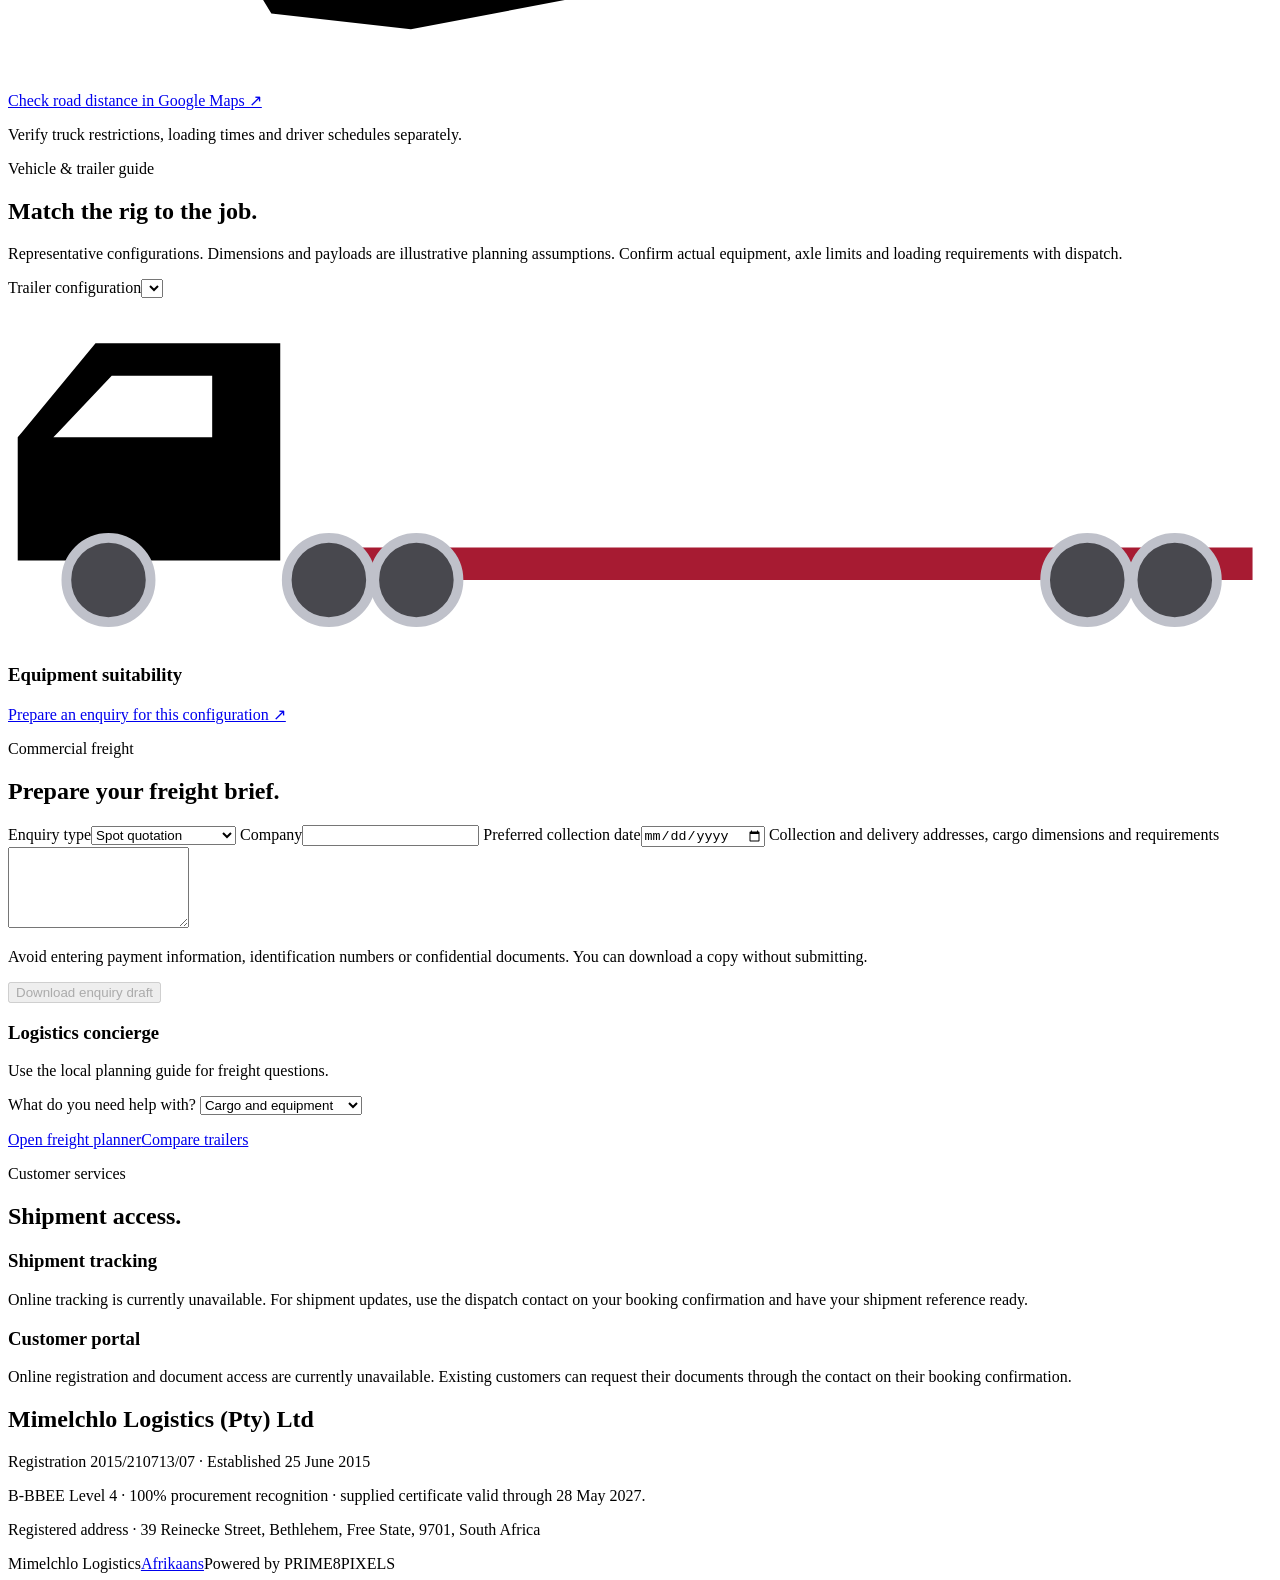
==== commit 9d5ec9a5: "Localize the full public experience and record hourly CRM import" ====
--- a/public/index.html
+++ b/public/index.html
@@ -5,6 +5,8 @@
 <meta name="viewport" content="width=device-width,initial-scale=1">
 <title>Mimelchlo Logistics | South African Freight Planning</title>
 <meta name="description" content="Plan road freight with Mimelchlo Logistics in Bethlehem, Free State. Compare trailer types, estimate transport costs and prepare a freight enquiry.">
+<link rel="alternate" hreflang="en-ZA" href="https://mimelchlo-logistics.pages.dev/">
+<link rel="alternate" hreflang="af-ZA" href="https://mimelchlo-logistics.pages.dev/af/">
 <link rel="canonical" href="https://mimelchlo-logistics.pages.dev/">
 <meta property="og:type" content="website">
 <meta property="og:title" content="Mimelchlo Logistics | Intelligent movement. Powerful delivery.">
@@ -156,6 +158,6 @@
     <p itemprop="address" itemscope itemtype="https://schema.org/PostalAddress">Registered address · <span itemprop="streetAddress">39 Reinecke Street</span>, <span itemprop="addressLocality">Bethlehem</span>, <span itemprop="addressRegion">Free State</span>, <span itemprop="postalCode">9701</span>, <span itemprop="addressCountry">South Africa</span></p>
   </section>
 </main>
-<footer><span>Mimelchlo Logistics</span><a href="/af/">Afrikaans planning guide</a><span>Powered by PRIME8PIXELS</span></footer>
+<footer><span>Mimelchlo Logistics</span><a href="/af/" lang="af-ZA">Afrikaans</a><span>Powered by PRIME8PIXELS</span></footer>
 </body>
 </html>
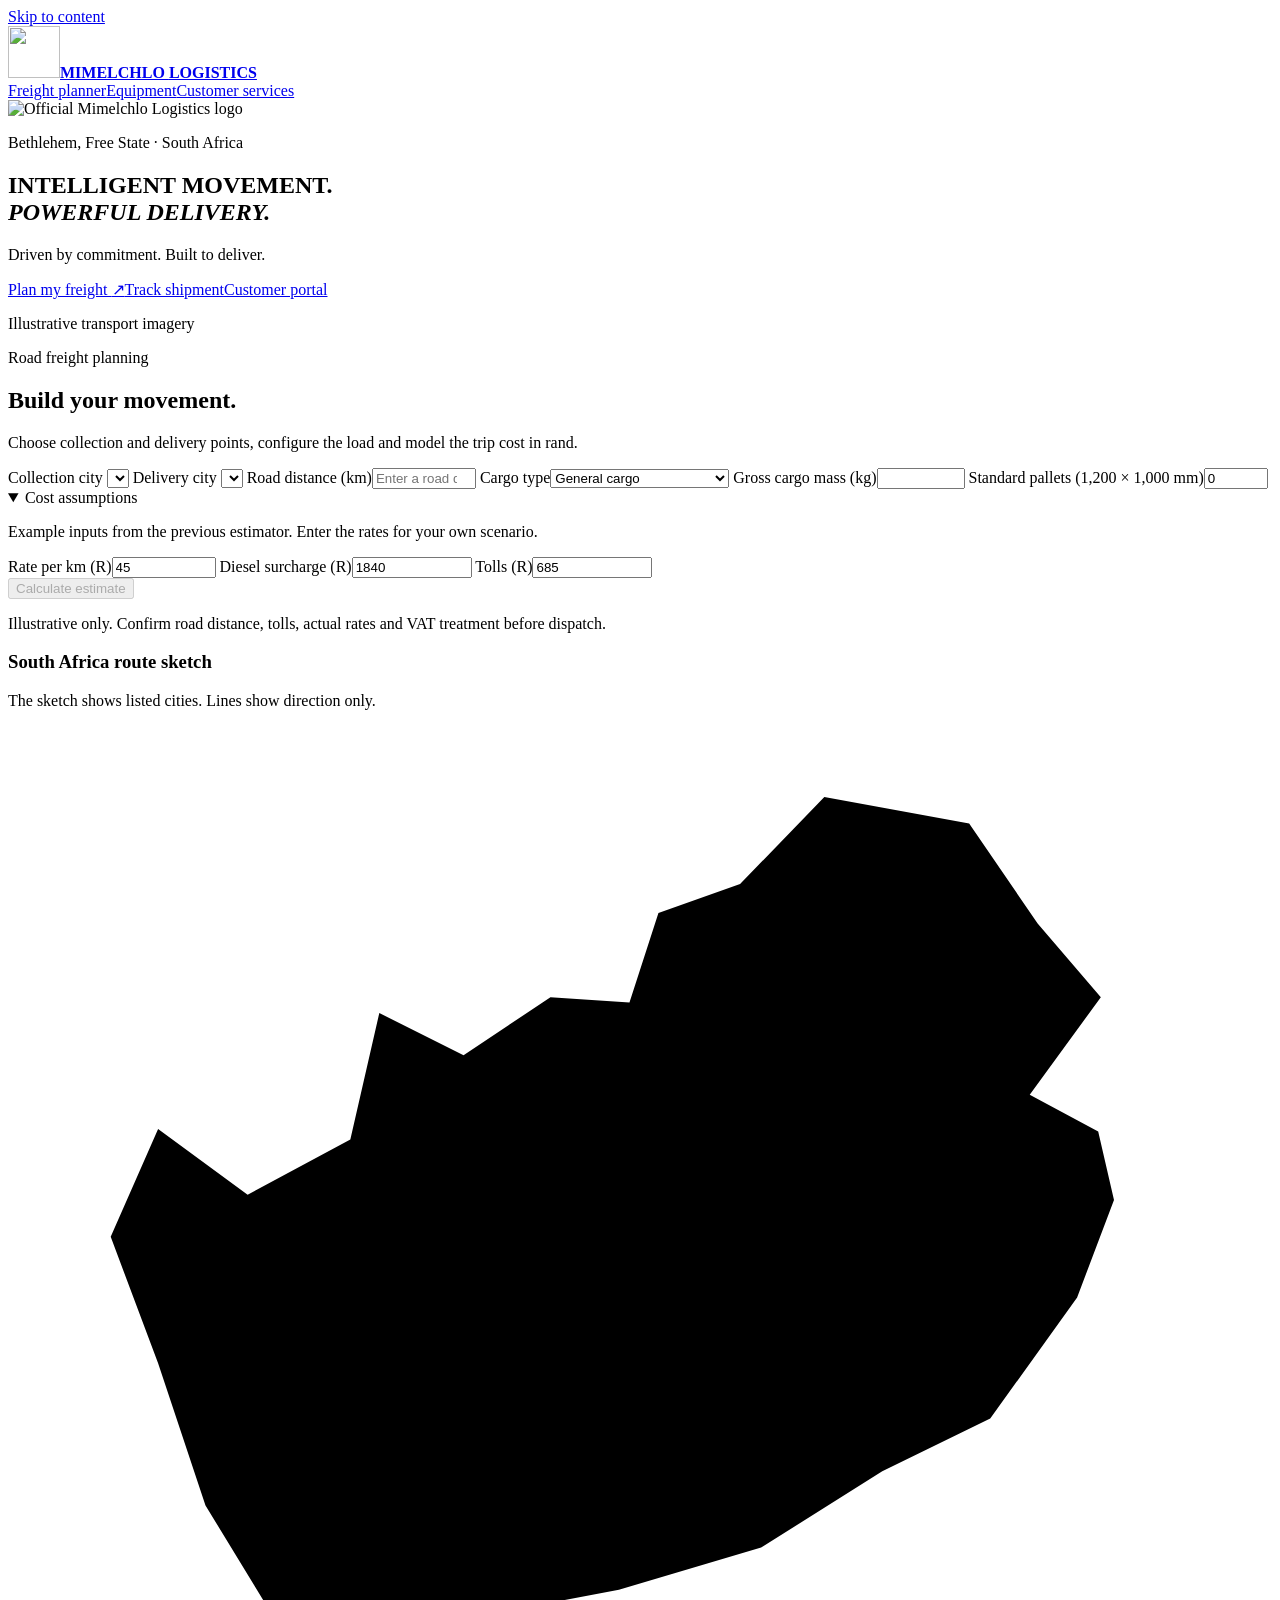
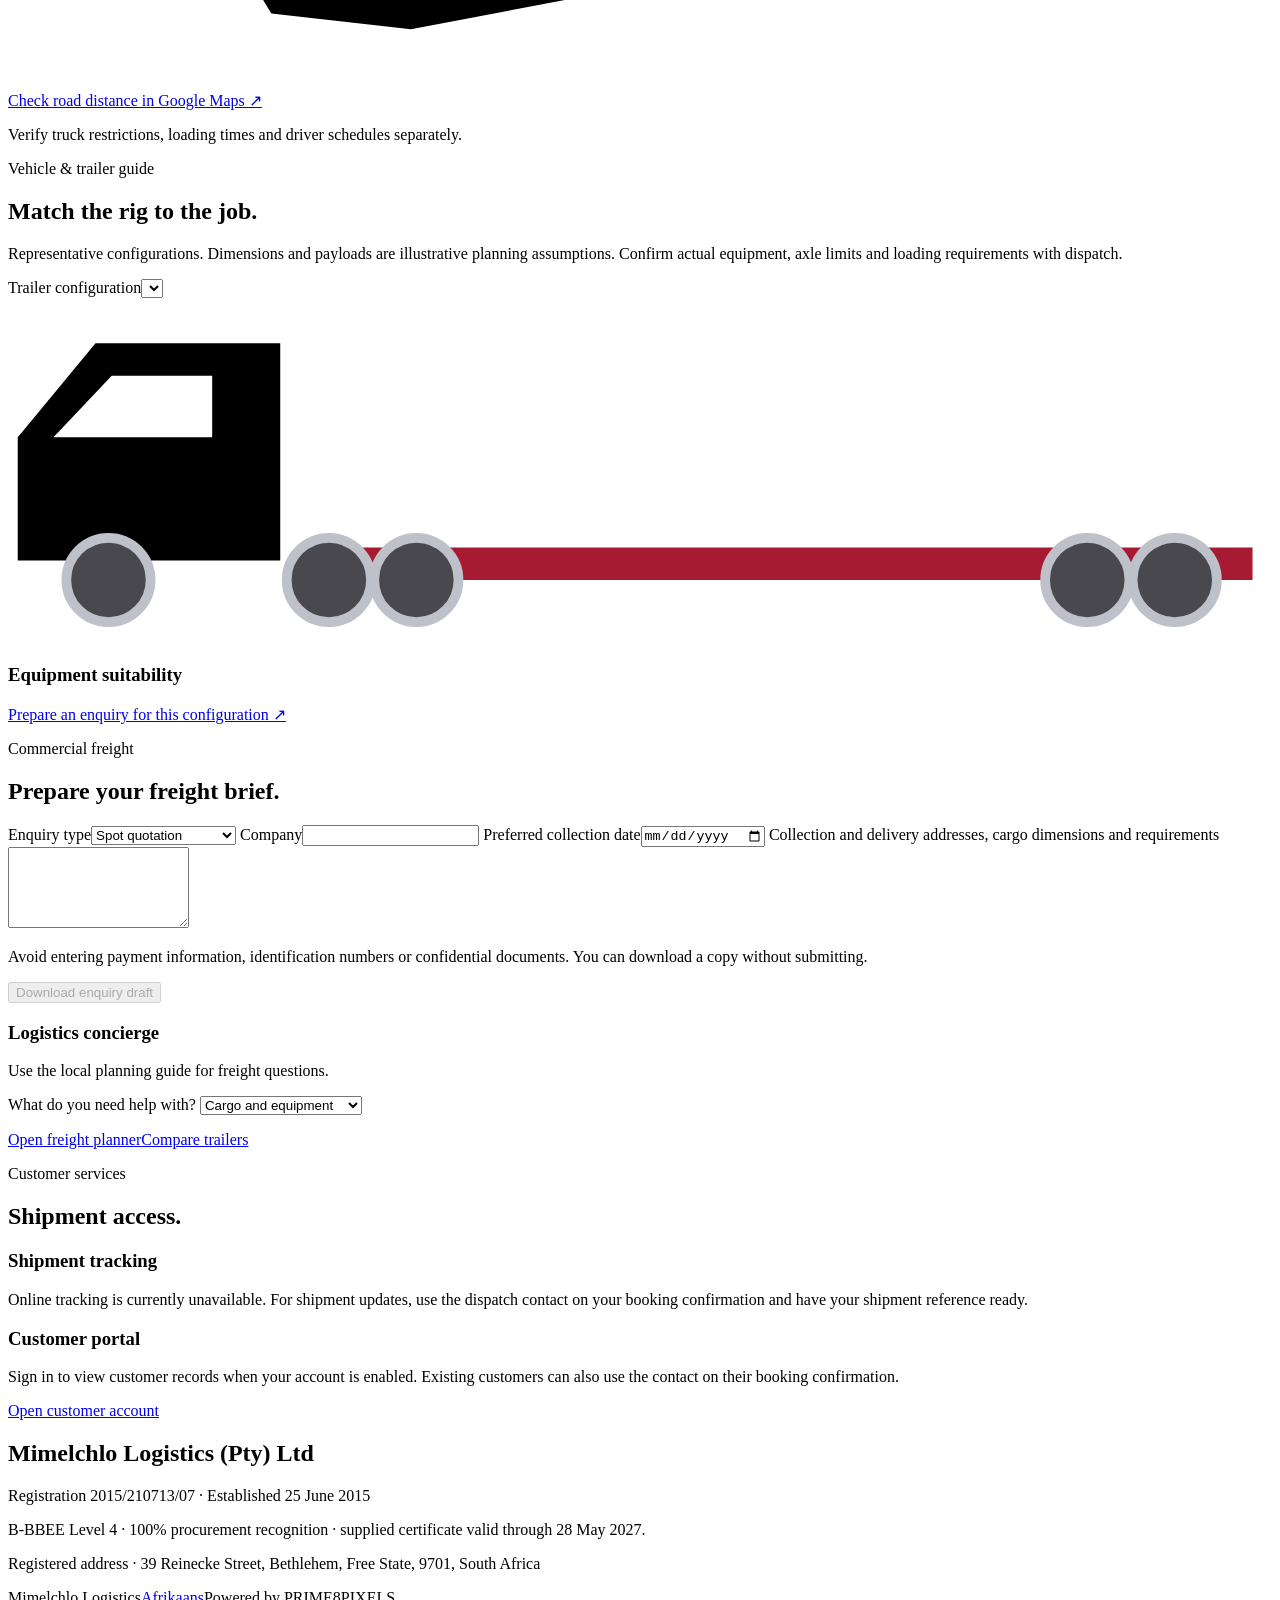
==== commit b6edff4b: "Add private hosted discovery and fail-closed customer integrations" ====
--- a/public/index.html
+++ b/public/index.html
@@ -20,6 +20,7 @@
 <script src="/quote.js" defer></script>
 <script src="/experience.js" defer></script>
 <script src="/enquiry.js" defer></script>
+<script src="/providers.js" defer></script>
 </head>
 <body>
 <a class="skip" href="#main">Skip to content</a>
@@ -146,7 +147,7 @@
     <h2>Shipment access.</h2>
     <div class="split">
       <div class="panel" id="tracking"><h3>Shipment tracking</h3><p>Online tracking is currently unavailable. For shipment updates, use the dispatch contact on your booking confirmation and have your shipment reference ready.</p></div>
-      <div class="panel" id="portal"><h3>Customer portal</h3><p>Online registration and document access are currently unavailable. Existing customers can request their documents through the contact on their booking confirmation.</p></div>
+      <div class="panel" id="portal"><h3>Customer portal</h3><p>Sign in to view customer records when your account is enabled. Existing customers can also use the contact on their booking confirmation.</p><a href="/account/">Open customer account</a></div>
     </div>
   </section>
   <section class="section" id="contact" itemscope itemtype="https://schema.org/Organization">
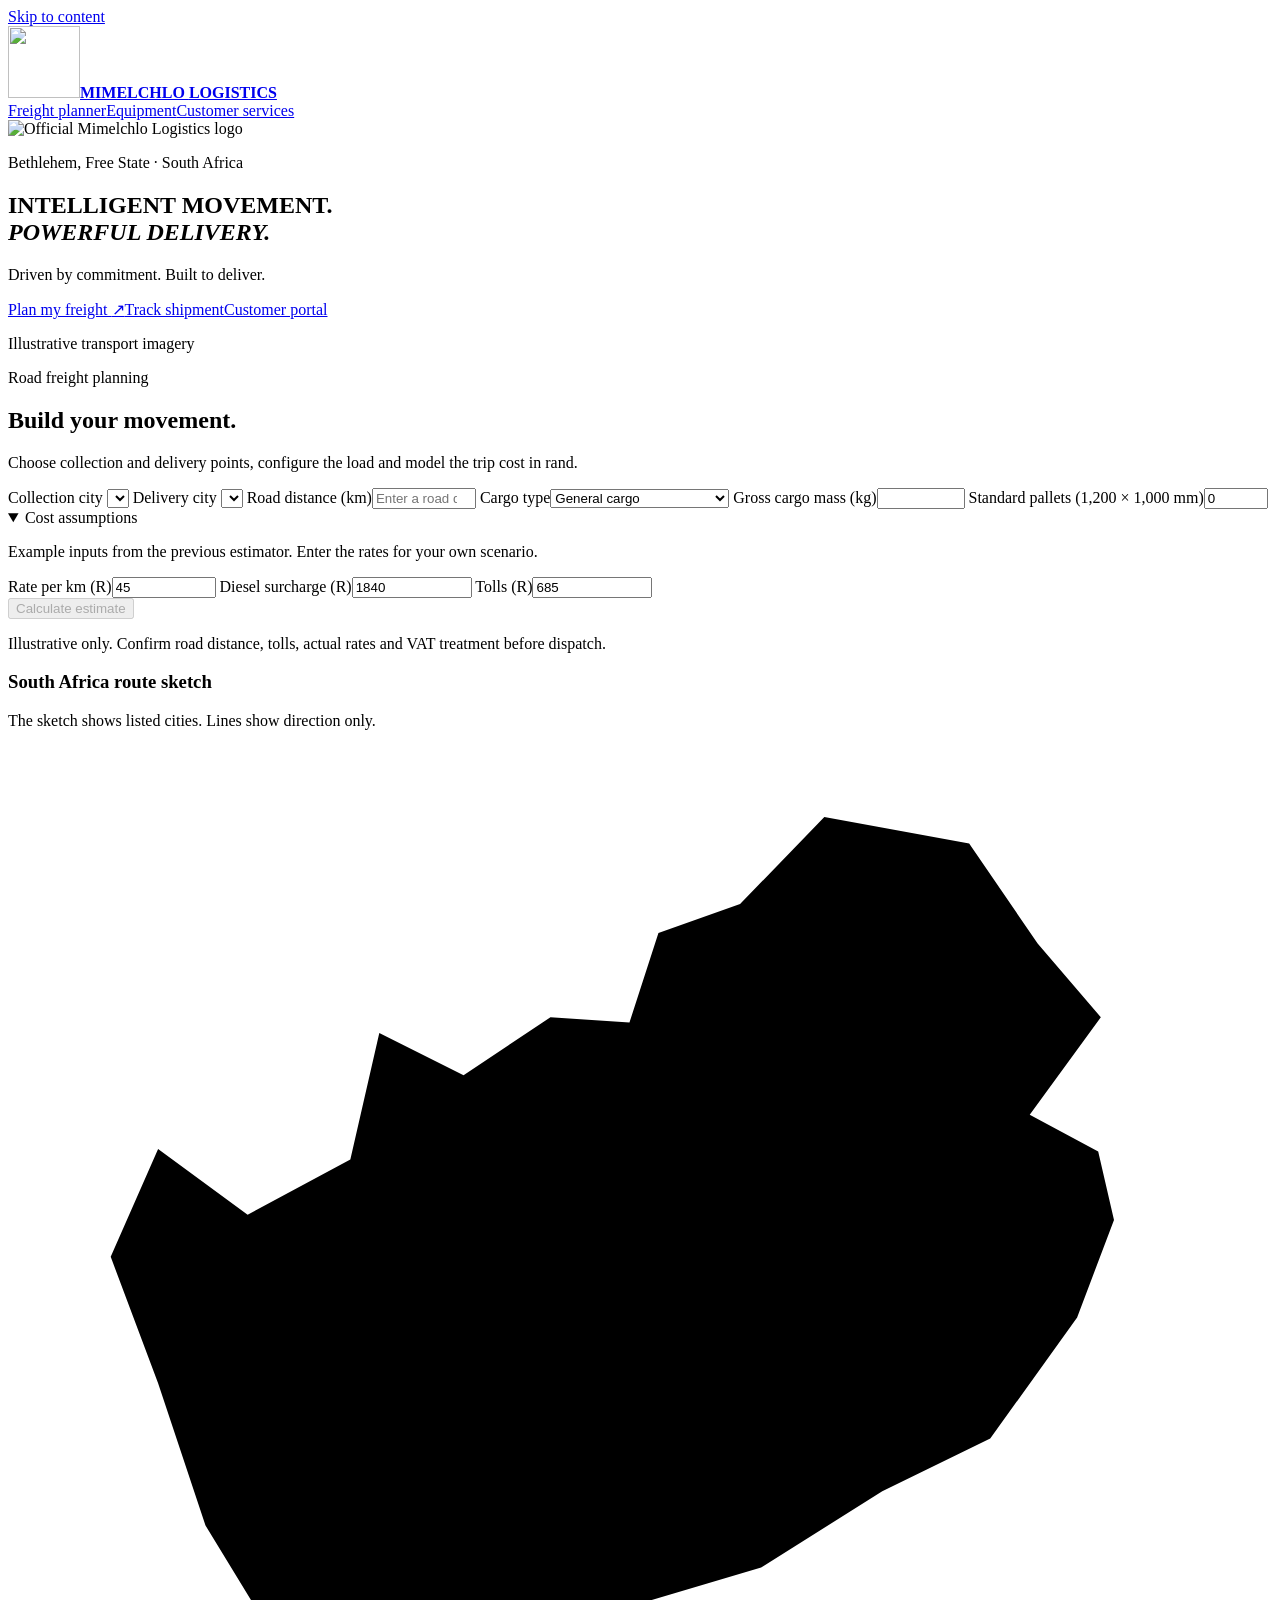
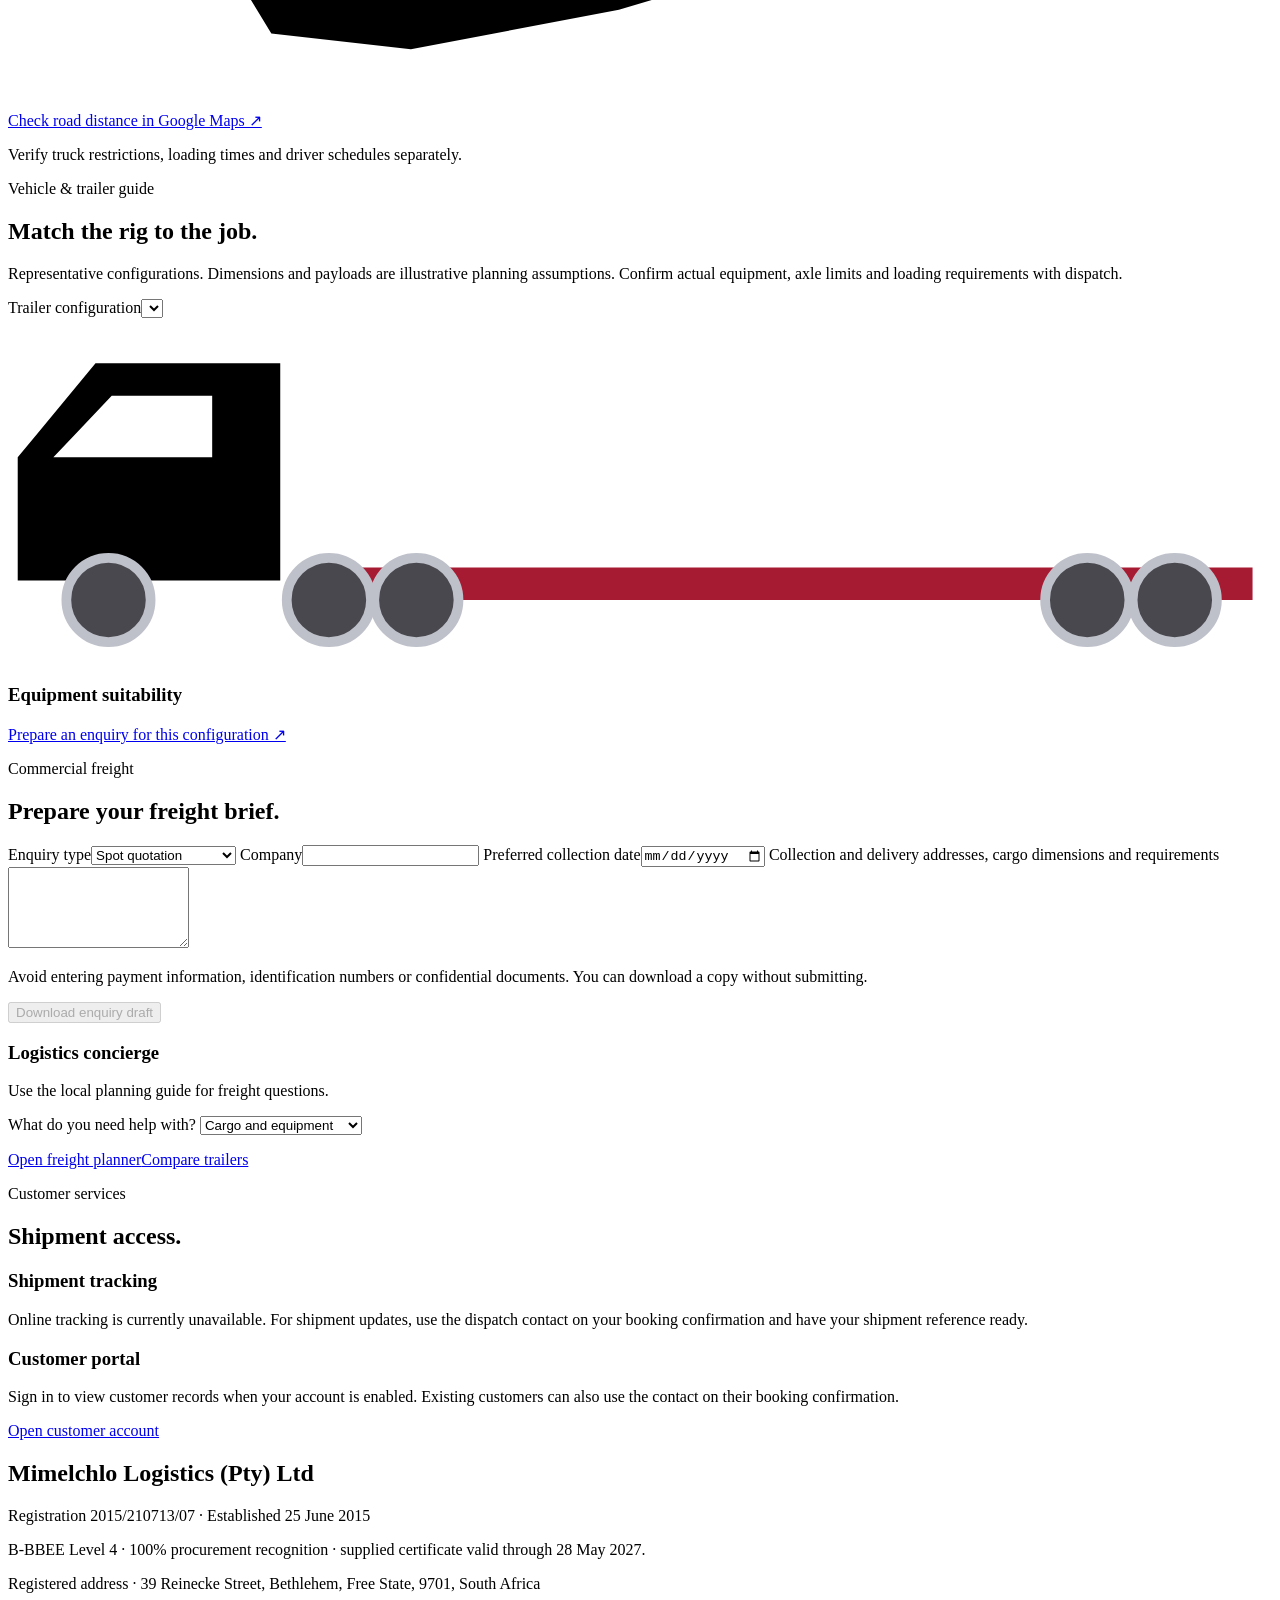
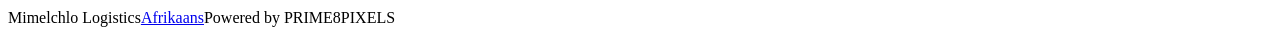
==== commit 92d81ac5: "Give the official crest more prominence" ====
--- a/public/index.html
+++ b/public/index.html
@@ -25,14 +25,14 @@
 <body>
 <a class="skip" href="#main">Skip to content</a>
 <header class="top">
-  <a class="brand" href="/" aria-label="Mimelchlo Logistics home"><img src="/brand.webp" width="52" height="52" alt=""><strong>MIMELCHLO <span>LOGISTICS</span></strong></a>
+  <a class="brand" href="/" aria-label="Mimelchlo Logistics home"><img src="/brand.webp" width="72" height="72" alt=""><strong>MIMELCHLO <span>LOGISTICS</span></strong></a>
   <nav aria-label="Main navigation"><a href="#quote">Freight planner</a><a href="#equipment">Equipment</a><a href="#customer">Customer services</a></nav>
   <button class="secondary" type="button" id="bandwidth" hidden aria-pressed="false">Low data</button>
 </header>
 <main id="main">
   <section class="hero" aria-labelledby="headline">
     <div class="hero-inner">
-      <img class="hero-logo" src="/brand.webp" width="104" height="104" alt="Official Mimelchlo Logistics logo">
+      <img class="hero-logo" src="/brand.webp" width="184" height="184" alt="Official Mimelchlo Logistics logo">
       <p class="eyebrow">Bethlehem, Free State · South Africa</p>
       <h1 id="headline">INTELLIGENT MOVEMENT.<br><em>POWERFUL DELIVERY.</em></h1>
       <p class="tagline">Driven by commitment. Built to deliver.</p>
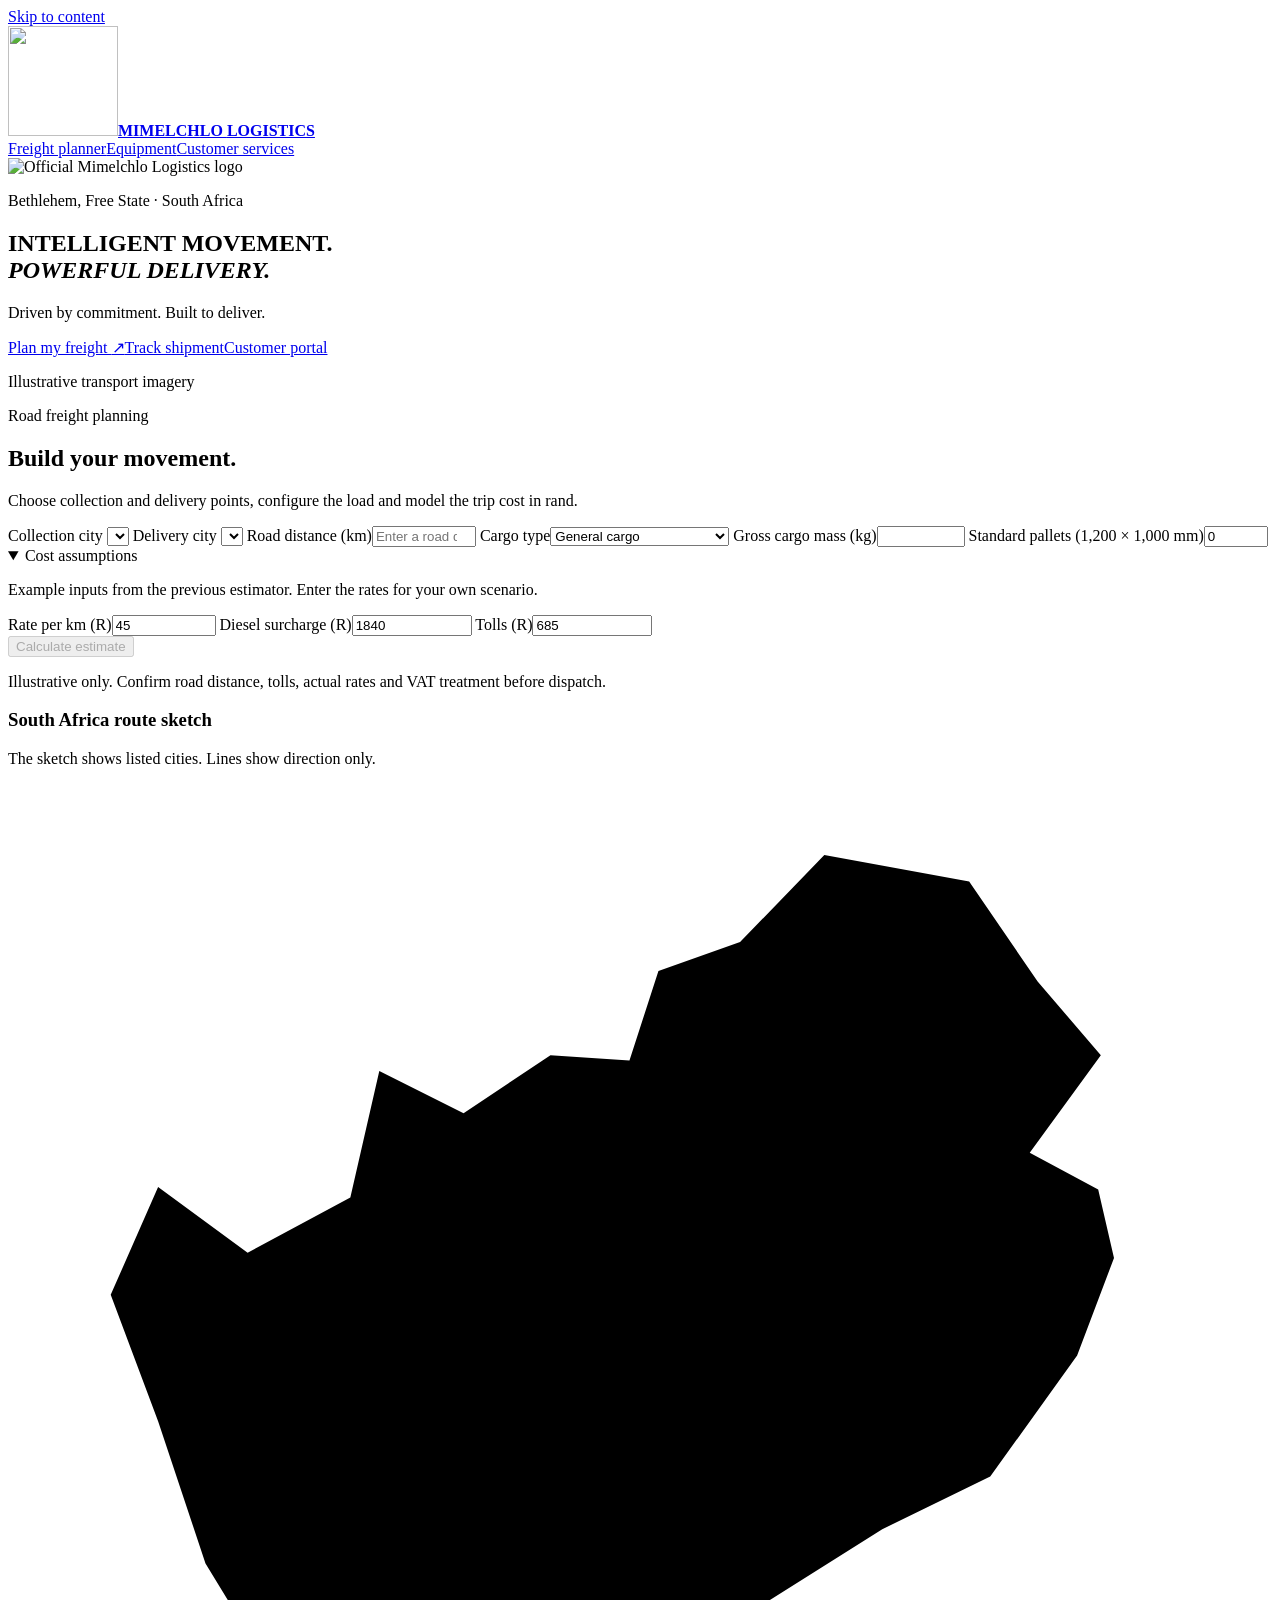
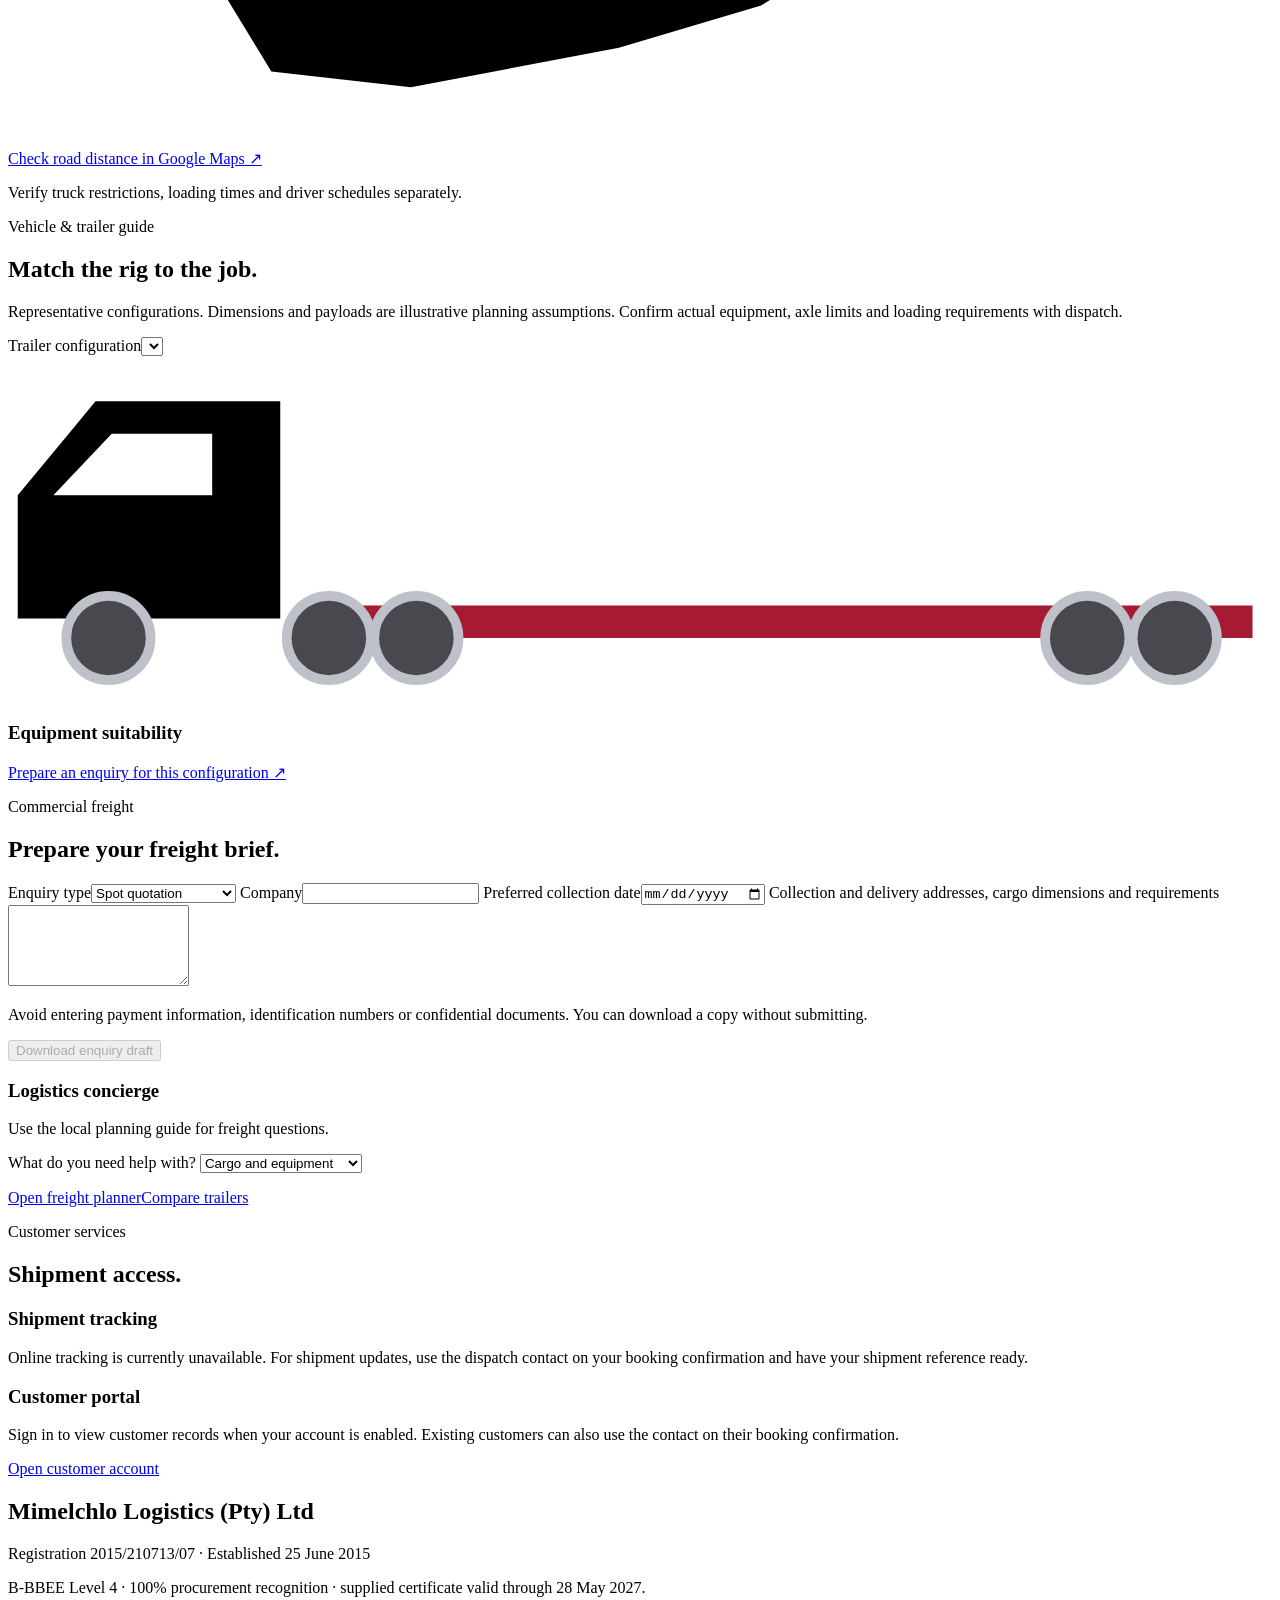
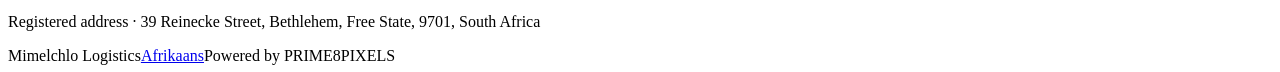
==== commit 88b45548: "Make the official crest the illuminated centrepiece" ====
--- a/public/index.html
+++ b/public/index.html
@@ -25,14 +25,18 @@
 <body>
 <a class="skip" href="#main">Skip to content</a>
 <header class="top">
-  <a class="brand" href="/" aria-label="Mimelchlo Logistics home"><img src="/brand.webp" width="72" height="72" alt=""><strong>MIMELCHLO <span>LOGISTICS</span></strong></a>
+  <a class="brand" href="/" aria-label="Mimelchlo Logistics home"><img src="/brand.webp" width="110" height="110" alt=""><strong>MIMELCHLO <span>LOGISTICS</span></strong></a>
   <nav aria-label="Main navigation"><a href="#quote">Freight planner</a><a href="#equipment">Equipment</a><a href="#customer">Customer services</a></nav>
   <button class="secondary" type="button" id="bandwidth" hidden aria-pressed="false">Low data</button>
 </header>
 <main id="main">
   <section class="hero" aria-labelledby="headline">
     <div class="hero-inner">
-      <img class="hero-logo" src="/brand.webp" width="184" height="184" alt="Official Mimelchlo Logistics logo">
+      <div class="crest-surround">
+        <img class="hero-logo" src="/crest-520.webp" srcset="/crest-520.webp 520w, /crest-760.webp 760w"
+          sizes="(max-width: 700px) 260px, 380px" width="380" height="380"
+          alt="Official Mimelchlo Logistics logo" fetchpriority="high">
+      </div>
       <p class="eyebrow">Bethlehem, Free State · South Africa</p>
       <h1 id="headline">INTELLIGENT MOVEMENT.<br><em>POWERFUL DELIVERY.</em></h1>
       <p class="tagline">Driven by commitment. Built to deliver.</p>
